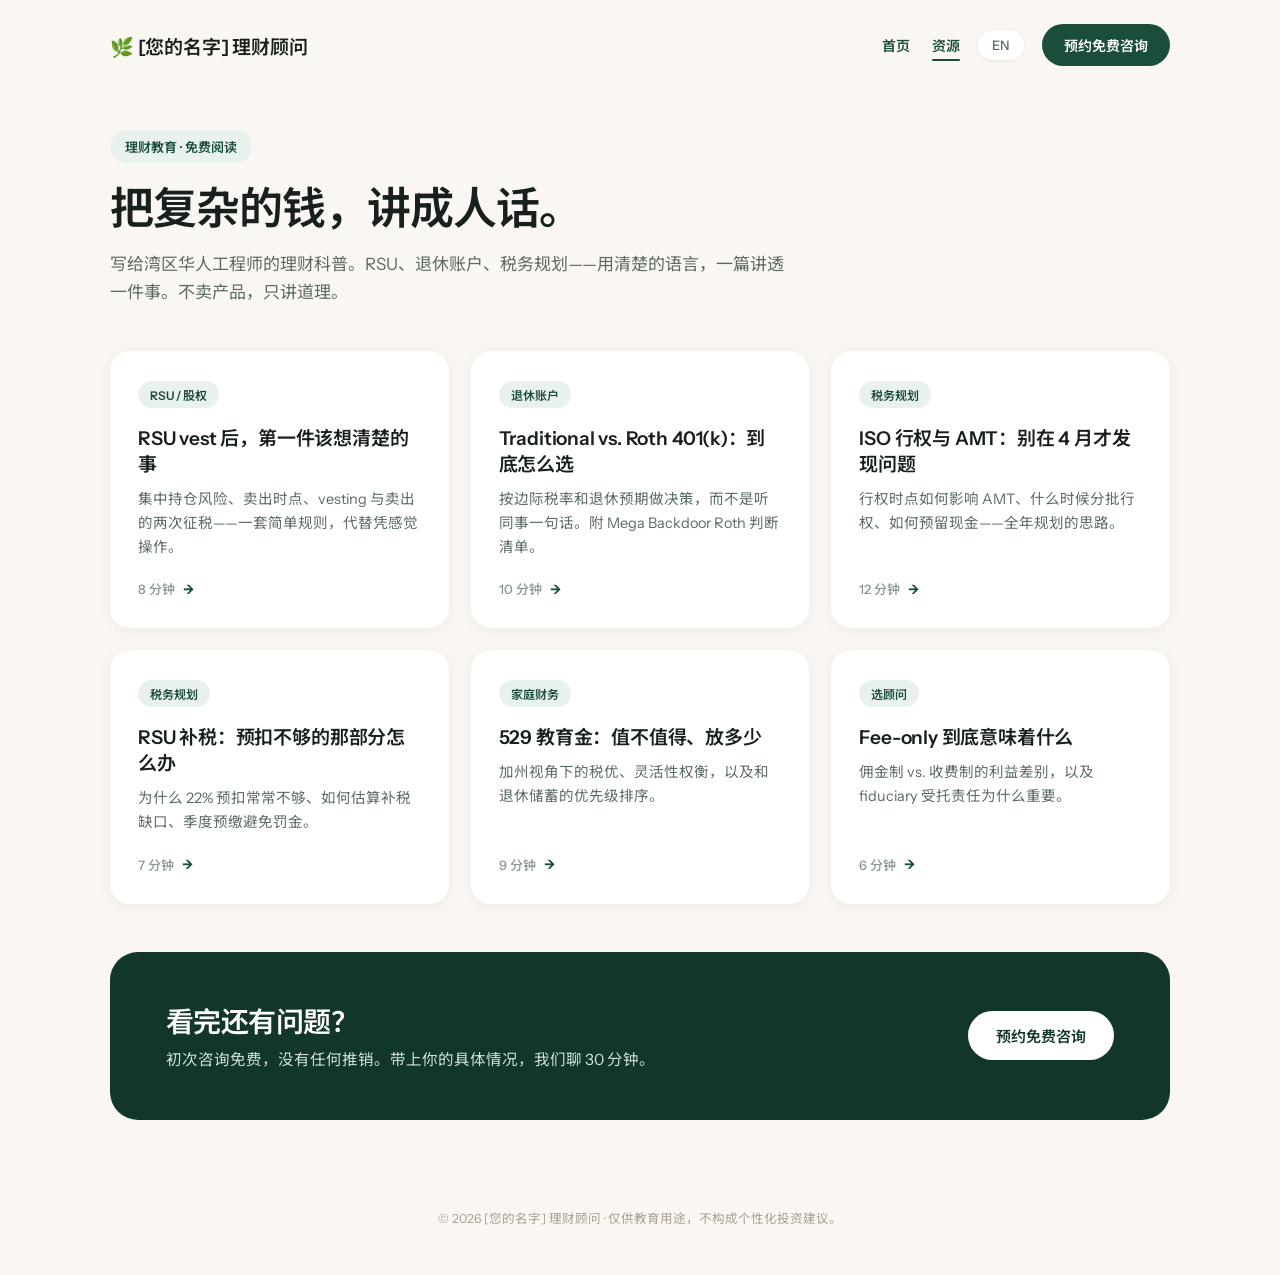
==== resources.html @ 4c03ab93 "feat: add resources page + nav cross-links - resources.html: bilingual financial-education article l" ====
<!DOCTYPE html>
<html lang="zh">
<head>
<meta charset="utf-8">
<meta name="viewport" content="width=device-width, initial-scale=1">
<title>资源 · 硅谷华人理财顾问</title>
<link rel="preconnect" href="https://fonts.googleapis.com">
<link rel="preconnect" href="https://fonts.gstatic.com" crossorigin>
<link href="https://fonts.googleapis.com/css2?family=Instrument+Sans:wght@400;500;600&family=Noto+Sans+SC:wght@400;500;700&display=swap" rel="stylesheet">
<style>
  html,body{margin:0}
  body{
    background:#faf7f2;
    font-family:'Instrument Sans','Noto Sans SC',system-ui,sans-serif;
    -webkit-font-smoothing:antialiased;
    color:#17201c;
  }
  a{color:inherit}
  .wrap{max-width:1180px;margin:0 auto}

  /* nav — shared with index.html */
  .nav{display:flex;align-items:center;justify-content:space-between;padding:24px 60px}
  .brand{font-size:19px;font-weight:600;letter-spacing:-.01em}
  .nav-right{display:flex;align-items:center;gap:18px}
  .nav-links{display:flex;align-items:center;gap:22px}
  .nav-link{text-decoration:none;font-size:14px;font-weight:600;color:#1a4d3a}
  .nav-link.active{position:relative}
  .nav-link.active::after{content:"";position:absolute;left:0;right:0;bottom:-6px;height:2px;border-radius:2px;background:#1a4d3a}
  .toggle{cursor:pointer;font-size:13px;font-weight:500;color:#5b6b63;padding:7px 14px;background:#fff;border:none;border-radius:999px;box-shadow:0 1px 4px rgba(23,32,28,.08);font-family:inherit}
  .btn-primary{text-decoration:none;font-size:14px;font-weight:600;color:#fff;background:#1a4d3a;padding:11px 22px;border-radius:999px}

  /* page header */
  .res-head{padding:40px 60px 44px}
  .kicker{display:inline-block;font-size:13px;font-weight:600;color:#1a4d3a;background:#e9f1ec;padding:7px 15px;border-radius:999px;margin-bottom:20px}
  .res-head h1{font-size:44px;line-height:1.15;font-weight:600;letter-spacing:-.025em;margin:0 0 16px}
  .res-head p{font-size:17px;line-height:1.7;color:#5b6b63;margin:0;max-width:40em}

  /* article grid */
  .articles{padding:0 60px 40px;display:grid;grid-template-columns:repeat(3,1fr);gap:22px}
  .card{display:flex;flex-direction:column;background:#fff;border-radius:20px;padding:30px 28px;box-shadow:0 2px 14px rgba(23,32,28,.06);text-decoration:none;color:inherit;transition:transform .15s ease,box-shadow .15s ease}
  .card:hover{transform:translateY(-3px);box-shadow:0 8px 24px rgba(23,32,28,.1)}
  .card-tag{align-self:flex-start;font-size:12px;font-weight:600;color:#1a4d3a;background:#e9f1ec;padding:5px 12px;border-radius:999px;margin-bottom:18px}
  .card h3{font-size:19px;font-weight:600;letter-spacing:-.01em;margin:0 0 10px;line-height:1.35}
  .card p{font-size:14.5px;line-height:1.65;color:#5b6b63;margin:0 0 20px}
  .card-meta{margin-top:auto;display:flex;align-items:center;gap:8px;font-size:13px;font-weight:500;color:#8a9790}
  .card-arrow{color:#1a4d3a;font-weight:700}

  /* dark CTA band — matches booking on index */
  .cta-band{padding:8px 60px 64px}
  .cta-inner{background:#12362a;border-radius:28px;color:#fff;padding:48px 56px;display:flex;align-items:center;justify-content:space-between;gap:32px;flex-wrap:wrap}
  .cta-inner h2{font-size:28px;font-weight:600;letter-spacing:-.02em;margin:0 0 8px;color:#fff}
  .cta-inner p{font-size:15.5px;line-height:1.6;color:#cfe0d8;margin:0;max-width:34em}
  .cta-band-btn{text-decoration:none;font-size:15px;font-weight:600;color:#12362a;background:#fff;padding:14px 28px;border-radius:999px;white-space:nowrap}

  .footer{padding:24px 60px 48px;font-size:12.5px;color:#a89f92;text-align:center}

  @media (max-width:860px){
    .nav,.res-head,.articles,.cta-band,.footer{padding-left:24px;padding-right:24px}
    .res-head h1{font-size:32px}
    .articles{grid-template-columns:1fr}
    .cta-inner{flex-direction:column;align-items:flex-start;padding:36px 28px}
  }
</style>
</head>
<body>
<div class="wrap" id="app"></div>

<script>
const CALENDLY = "https://calendly.com/your-handle";

const ZH = {
  brand: '[您的名字] 理财顾问',
  navHome: '首页',
  navResources: '资源',
  cta1: '预约免费咨询',
  headKicker: '理财教育 · 免费阅读',
  headTitle: '把复杂的钱，讲成人话。',
  headSub: '写给湾区华人工程师的理财科普。RSU、退休账户、税务规划——用清楚的语言，一篇讲透一件事。不卖产品，只讲道理。',
  articles: [
    { tag: 'RSU / 股权', title: 'RSU vest 后，第一件该想清楚的事', excerpt: '集中持仓风险、卖出时点、vesting 与卖出的两次征税——一套简单规则，代替凭感觉操作。', read: '8 分钟' },
    { tag: '退休账户', title: 'Traditional vs. Roth 401(k)：到底怎么选', excerpt: '按边际税率和退休预期做决策，而不是听同事一句话。附 Mega Backdoor Roth 判断清单。', read: '10 分钟' },
    { tag: '税务规划', title: 'ISO 行权与 AMT：别在 4 月才发现问题', excerpt: '行权时点如何影响 AMT、什么时候分批行权、如何预留现金——全年规划的思路。', read: '12 分钟' },
    { tag: '税务规划', title: 'RSU 补税：预扣不够的那部分怎么办', excerpt: '为什么 22% 预扣常常不够、如何估算补税缺口、季度预缴避免罚金。', read: '7 分钟' },
    { tag: '家庭财务', title: '529 教育金：值不值得、放多少', excerpt: '加州视角下的税优、灵活性权衡，以及和退休储蓄的优先级排序。', read: '9 分钟' },
    { tag: '选顾问', title: 'Fee-only 到底意味着什么', excerpt: '佣金制 vs. 收费制的利益差别，以及 fiduciary 受托责任为什么重要。', read: '6 分钟' },
  ],
  ctaTitle: '看完还有问题？',
  ctaSub: '初次咨询免费，没有任何推销。带上你的具体情况，我们聊 30 分钟。',
  ctaBtn: '预约免费咨询',
  footer: '© 2026 [您的名字] 理财顾问 · 仅供教育用途，不构成个性化投资建议。',
};

const EN = {
  brand: '[Your Name] Financial Planning',
  navHome: 'Home',
  navResources: 'Resources',
  cta1: 'Book a free call',
  headKicker: 'Financial education · Free to read',
  headTitle: 'Complicated money, in plain words.',
  headSub: 'Personal-finance explainers for Bay Area engineers. RSUs, retirement accounts, taxes — one topic at a time, explained clearly. No products sold, just how it actually works.',
  articles: [
    { tag: 'RSU / Equity', title: 'Your RSUs vested — the first thing to sort out', excerpt: 'Concentration risk, when to sell, and the two taxable events (vest and sale). Simple rules instead of gut feel.', read: '8 min' },
    { tag: 'Retirement', title: 'Traditional vs. Roth 401(k): how to actually choose', excerpt: 'Decide from your marginal rate and retirement outlook, not a coworker’s hot take. Includes a Mega Backdoor Roth checklist.', read: '10 min' },
    { tag: 'Taxes', title: 'ISO exercise & AMT: don’t find out in April', excerpt: 'How exercise timing drives AMT, when to exercise in batches, and how to reserve cash — a year-round approach.', read: '12 min' },
    { tag: 'Taxes', title: 'RSU withholding: covering the gap 22% leaves', excerpt: 'Why 22% withholding often falls short, how to estimate the shortfall, and quarterly estimates that avoid penalties.', read: '7 min' },
    { tag: 'Family', title: '529 college savings: worth it, and how much', excerpt: 'The California-lens tax break, the flexibility trade-off, and where it ranks against retirement saving.', read: '9 min' },
    { tag: 'Choosing an advisor', title: 'What "fee-only" actually means', excerpt: 'The incentive gap between commission and fee models, and why fiduciary duty matters for you.', read: '6 min' },
  ],
  ctaTitle: 'Still have questions?',
  ctaSub: 'The intro call is free, with zero sales pressure. Bring your situation and we’ll talk for 30 minutes.',
  ctaBtn: 'Book a free call',
  footer: '© 2026 [Your Name] Financial Planning · For education only; not personalized investment advice.',
};

let lang = 'zh';

function esc(s){ return String(s).replace(/[&<>"]/g, c => ({'&':'&amp;','<':'&lt;','>':'&gt;','"':'&quot;'}[c])); }

function render(){
  const t = lang === 'zh' ? ZH : EN;
  const toggleLabel = lang === 'zh' ? 'EN' : '中文';
  document.documentElement.lang = lang;

  const cardsHtml = t.articles.map(a => `
    <a href="#" class="card">
      <span class="card-tag">${esc(a.tag)}</span>
      <h3>${esc(a.title)}</h3>
      <p>${esc(a.excerpt)}</p>
      <span class="card-meta">${esc(a.read)} <span class="card-arrow">→</span></span>
    </a>`).join('');

  document.getElementById('app').innerHTML = `
    <div class="nav">
      <div class="brand">🌿 ${esc(t.brand)}</div>
      <div class="nav-right">
        <div class="nav-links">
          <a href="index.html" class="nav-link">${esc(t.navHome)}</a>
          <a href="resources.html" class="nav-link active">${esc(t.navResources)}</a>
        </div>
        <button class="toggle" id="langToggle">${esc(toggleLabel)}</button>
        <a href="${CALENDLY}" class="btn-primary">${esc(t.cta1)}</a>
      </div>
    </div>

    <div class="res-head">
      <div class="kicker">${esc(t.headKicker)}</div>
      <h1>${esc(t.headTitle)}</h1>
      <p>${esc(t.headSub)}</p>
    </div>

    <div class="articles">${cardsHtml}</div>

    <div class="cta-band">
      <div class="cta-inner">
        <div>
          <h2>${esc(t.ctaTitle)}</h2>
          <p>${esc(t.ctaSub)}</p>
        </div>
        <a href="${CALENDLY}" class="cta-band-btn">${esc(t.ctaBtn)}</a>
      </div>
    </div>

    <div class="footer">${esc(t.footer)}</div>
  `;

  document.getElementById('langToggle').addEventListener('click', () => {
    lang = lang === 'zh' ? 'en' : 'zh';
    render();
  });
}

render();
</script>
</body>
</html>
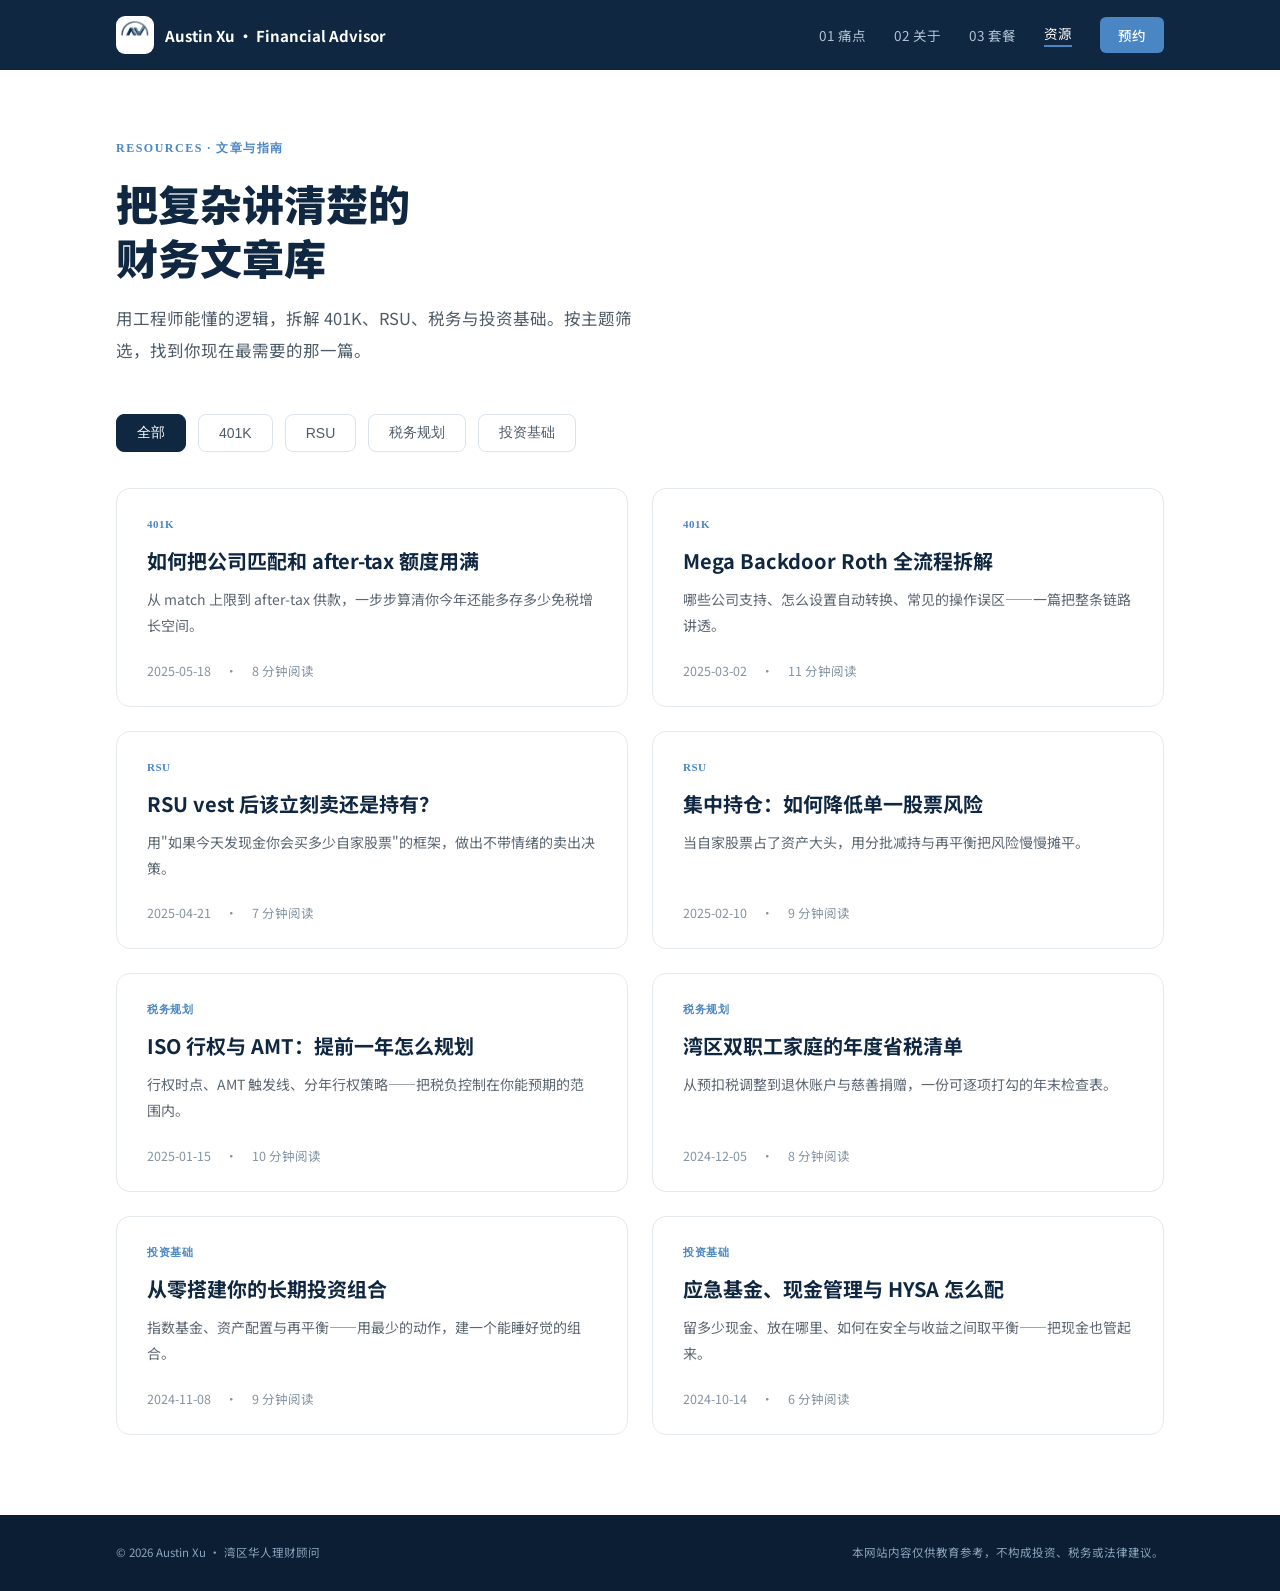
==== commit b63dbb0b: "feat: 资源文章库页面 + 导航互链 新增 resources.html（从 Claude Design resources.dc.html 导入）： - 按主题筛选文章（纯前端 JS） - 与首" ====
--- a/resources.html
+++ b/resources.html
@@ -3,173 +3,150 @@
 <head>
 <meta charset="utf-8">
 <meta name="viewport" content="width=device-width, initial-scale=1">
-<title>资源 · 硅谷华人理财顾问</title>
+<title>资源 · Austin Xu 理财顾问</title>
 <link rel="preconnect" href="https://fonts.googleapis.com">
 <link rel="preconnect" href="https://fonts.gstatic.com" crossorigin>
-<link href="https://fonts.googleapis.com/css2?family=Instrument+Sans:wght@400;500;600&family=Noto+Sans+SC:wght@400;500;700&display=swap" rel="stylesheet">
+<link href="https://fonts.googleapis.com/css2?family=Noto+Sans+SC:wght@400;500;700;900&display=swap" rel="stylesheet">
 <style>
-  html,body{margin:0}
-  body{
-    background:#faf7f2;
-    font-family:'Instrument Sans','Noto Sans SC',system-ui,sans-serif;
-    -webkit-font-smoothing:antialiased;
-    color:#17201c;
-  }
-  a{color:inherit}
-  .wrap{max-width:1180px;margin:0 auto}
-
-  /* nav — shared with index.html */
-  .nav{display:flex;align-items:center;justify-content:space-between;padding:24px 60px}
-  .brand{font-size:19px;font-weight:600;letter-spacing:-.01em}
-  .nav-right{display:flex;align-items:center;gap:18px}
-  .nav-links{display:flex;align-items:center;gap:22px}
-  .nav-link{text-decoration:none;font-size:14px;font-weight:600;color:#1a4d3a}
-  .nav-link.active{position:relative}
-  .nav-link.active::after{content:"";position:absolute;left:0;right:0;bottom:-6px;height:2px;border-radius:2px;background:#1a4d3a}
-  .toggle{cursor:pointer;font-size:13px;font-weight:500;color:#5b6b63;padding:7px 14px;background:#fff;border:none;border-radius:999px;box-shadow:0 1px 4px rgba(23,32,28,.08);font-family:inherit}
-  .btn-primary{text-decoration:none;font-size:14px;font-weight:600;color:#fff;background:#1a4d3a;padding:11px 22px;border-radius:999px}
-
-  /* page header */
-  .res-head{padding:40px 60px 44px}
-  .kicker{display:inline-block;font-size:13px;font-weight:600;color:#1a4d3a;background:#e9f1ec;padding:7px 15px;border-radius:999px;margin-bottom:20px}
-  .res-head h1{font-size:44px;line-height:1.15;font-weight:600;letter-spacing:-.025em;margin:0 0 16px}
-  .res-head p{font-size:17px;line-height:1.7;color:#5b6b63;margin:0;max-width:40em}
-
-  /* article grid */
-  .articles{padding:0 60px 40px;display:grid;grid-template-columns:repeat(3,1fr);gap:22px}
-  .card{display:flex;flex-direction:column;background:#fff;border-radius:20px;padding:30px 28px;box-shadow:0 2px 14px rgba(23,32,28,.06);text-decoration:none;color:inherit;transition:transform .15s ease,box-shadow .15s ease}
-  .card:hover{transform:translateY(-3px);box-shadow:0 8px 24px rgba(23,32,28,.1)}
-  .card-tag{align-self:flex-start;font-size:12px;font-weight:600;color:#1a4d3a;background:#e9f1ec;padding:5px 12px;border-radius:999px;margin-bottom:18px}
-  .card h3{font-size:19px;font-weight:600;letter-spacing:-.01em;margin:0 0 10px;line-height:1.35}
-  .card p{font-size:14.5px;line-height:1.65;color:#5b6b63;margin:0 0 20px}
-  .card-meta{margin-top:auto;display:flex;align-items:center;gap:8px;font-size:13px;font-weight:500;color:#8a9790}
-  .card-arrow{color:#1a4d3a;font-weight:700}
-
-  /* dark CTA band — matches booking on index */
-  .cta-band{padding:8px 60px 64px}
-  .cta-inner{background:#12362a;border-radius:28px;color:#fff;padding:48px 56px;display:flex;align-items:center;justify-content:space-between;gap:32px;flex-wrap:wrap}
-  .cta-inner h2{font-size:28px;font-weight:600;letter-spacing:-.02em;margin:0 0 8px;color:#fff}
-  .cta-inner p{font-size:15.5px;line-height:1.6;color:#cfe0d8;margin:0;max-width:34em}
-  .cta-band-btn{text-decoration:none;font-size:15px;font-weight:600;color:#12362a;background:#fff;padding:14px 28px;border-radius:999px;white-space:nowrap}
-
-  .footer{padding:24px 60px 48px;font-size:12.5px;color:#a89f92;text-align:center}
-
-  @media (max-width:860px){
-    .nav,.res-head,.articles,.cta-band,.footer{padding-left:24px;padding-right:24px}
-    .res-head h1{font-size:32px}
-    .articles{grid-template-columns:1fr}
-    .cta-inner{flex-direction:column;align-items:flex-start;padding:36px 28px}
-  }
+  *{box-sizing:border-box}
+  body{margin:0;background:#fff;font-family:"Noto Sans SC",system-ui,sans-serif;-webkit-font-smoothing:antialiased;color:#0f2740}
+  .wrap{max-width:1160px;margin:0 auto;padding:0 56px}
+  .mono{font-family:ui-monospace,Menlo,monospace}
+  a{text-decoration:none}
+  .chip{cursor:pointer;padding:9px 20px;border-radius:8px;font-size:14px;font-weight:500;border:1px solid #dce3ea;background:#fff;color:#4e5b68;transition:all .15s}
+  .chip:hover{border-color:#4a86c4;color:#0f2740}
+  .card{background:#fff;border:1px solid #e4e9ee;border-radius:14px;padding:30px 30px 26px;display:flex;flex-direction:column;transition:box-shadow .15s,transform .15s}
+  .card:hover{box-shadow:0 8px 28px rgba(15,39,64,.10);transform:translateY(-2px)}
+  @media(max-width:920px){.wrap{padding:0 28px}.artgrid{grid-template-columns:1fr!important}}
 </style>
 </head>
 <body>
-<div class="wrap" id="app"></div>
+<div id="resroot">
+  <!-- NAV (与首页一致) -->
+  <div style="position:sticky;top:0;z-index:20;background:#0f2740;color:#fff">
+    <div class="wrap" style="display:flex;align-items:center;justify-content:space-between;padding:16px 56px">
+      <a href="index.html" style="display:flex;align-items:center;gap:11px;color:#fff">
+        <div style="width:38px;height:38px;border-radius:9px;background:#fff;display:flex;align-items:center;justify-content:center"><img src="uploads/logo_mark.png" alt="AX" style="width:30px;height:30px;object-fit:contain;display:block"></div>
+        <span style="font:700 15px/1 'Noto Sans SC'">Austin Xu · Financial Advisor</span>
+      </a>
+      <div style="display:flex;gap:28px;align-items:center;font-size:13.5px;color:#b0c2d4">
+        <a href="index.html#pain" style="color:inherit">01 痛点</a>
+        <a href="index.html#about" style="color:inherit">02 关于</a>
+        <a href="index.html#pricing" style="color:inherit">03 套餐</a>
+        <a href="resources.html" style="color:#fff;border-bottom:2px solid #4a86c4;padding-bottom:2px">资源</a>
+        <a href="index.html#book" style="background:#4a86c4;color:#fff;padding:8px 18px;border-radius:6px;font-weight:500">预约</a>
+      </div>
+    </div>
+  </div>
+
+  <!-- HEADER -->
+  <div class="wrap" style="padding:72px 56px 40px">
+    <div class="mono" style="font:600 12px/1 ui-monospace;color:#4a86c4;letter-spacing:1.5px;margin-bottom:22px">RESOURCES · 文章与指南</div>
+    <h1 style="margin:0 0 18px;font:900 42px/1.28 'Noto Sans SC';color:#0f2740">把复杂讲清楚的<br>财务文章库</h1>
+    <p style="margin:0;max-width:520px;font-size:16.5px;line-height:1.95;color:#4e5b68">用工程师能懂的逻辑，拆解 401K、RSU、税务与投资基础。按主题筛选，找到你现在最需要的那一篇。</p>
+  </div>
+
+  <!-- FILTER -->
+  <div class="wrap" style="padding:8px 56px 0;display:flex;gap:12px;flex-wrap:wrap">
+    <button class="chip" data-filter="all" onclick="setTopic(this)" style="background:#0f2740;color:#fff;border-color:#0f2740">全部</button>
+    <button class="chip" data-filter="401K" onclick="setTopic(this)">401K</button>
+    <button class="chip" data-filter="RSU" onclick="setTopic(this)">RSU</button>
+    <button class="chip" data-filter="税务规划" onclick="setTopic(this)">税务规划</button>
+    <button class="chip" data-filter="投资基础" onclick="setTopic(this)">投资基础</button>
+  </div>
+
+  <!-- ARTICLES -->
+  <div class="wrap" style="padding:36px 56px 80px">
+    <div class="artgrid" style="display:grid;grid-template-columns:repeat(2,1fr);gap:24px">
+
+      <a class="card" data-topic="401K" href="#">
+        <span class="mono" style="font:700 11px/1 ui-monospace;color:#4a86c4;letter-spacing:.5px;margin-bottom:16px">401K</span>
+        <h3 style="margin:0 0 12px;font-size:20px;line-height:1.45;color:#0f2740">如何把公司匹配和 after-tax 额度用满</h3>
+        <p style="margin:0 0 22px;font-size:14px;line-height:1.85;color:#5c6773">从 match 上限到 after-tax 供款，一步步算清你今年还能多存多少免税增长空间。</p>
+        <div style="margin-top:auto;display:flex;gap:14px;font-size:12.5px;color:#8494a2"><span>2025-05-18</span><span>·</span><span>8 分钟阅读</span></div>
+      </a>
+
+      <a class="card" data-topic="401K" href="#">
+        <span class="mono" style="font:700 11px/1 ui-monospace;color:#4a86c4;letter-spacing:.5px;margin-bottom:16px">401K</span>
+        <h3 style="margin:0 0 12px;font-size:20px;line-height:1.45;color:#0f2740">Mega Backdoor Roth 全流程拆解</h3>
+        <p style="margin:0 0 22px;font-size:14px;line-height:1.85;color:#5c6773">哪些公司支持、怎么设置自动转换、常见的操作误区——一篇把整条链路讲透。</p>
+        <div style="margin-top:auto;display:flex;gap:14px;font-size:12.5px;color:#8494a2"><span>2025-03-02</span><span>·</span><span>11 分钟阅读</span></div>
+      </a>
+
+      <a class="card" data-topic="RSU" href="#">
+        <span class="mono" style="font:700 11px/1 ui-monospace;color:#4a86c4;letter-spacing:.5px;margin-bottom:16px">RSU</span>
+        <h3 style="margin:0 0 12px;font-size:20px;line-height:1.45;color:#0f2740">RSU vest 后该立刻卖还是持有？</h3>
+        <p style="margin:0 0 22px;font-size:14px;line-height:1.85;color:#5c6773">用"如果今天发现金你会买多少自家股票"的框架，做出不带情绪的卖出决策。</p>
+        <div style="margin-top:auto;display:flex;gap:14px;font-size:12.5px;color:#8494a2"><span>2025-04-21</span><span>·</span><span>7 分钟阅读</span></div>
+      </a>
+
+      <a class="card" data-topic="RSU" href="#">
+        <span class="mono" style="font:700 11px/1 ui-monospace;color:#4a86c4;letter-spacing:.5px;margin-bottom:16px">RSU</span>
+        <h3 style="margin:0 0 12px;font-size:20px;line-height:1.45;color:#0f2740">集中持仓：如何降低单一股票风险</h3>
+        <p style="margin:0 0 22px;font-size:14px;line-height:1.85;color:#5c6773">当自家股票占了资产大头，用分批减持与再平衡把风险慢慢摊平。</p>
+        <div style="margin-top:auto;display:flex;gap:14px;font-size:12.5px;color:#8494a2"><span>2025-02-10</span><span>·</span><span>9 分钟阅读</span></div>
+      </a>
+
+      <a class="card" data-topic="税务规划" href="#">
+        <span class="mono" style="font:700 11px/1 ui-monospace;color:#4a86c4;letter-spacing:.5px;margin-bottom:16px">税务规划</span>
+        <h3 style="margin:0 0 12px;font-size:20px;line-height:1.45;color:#0f2740">ISO 行权与 AMT：提前一年怎么规划</h3>
+        <p style="margin:0 0 22px;font-size:14px;line-height:1.85;color:#5c6773">行权时点、AMT 触发线、分年行权策略——把税负控制在你能预期的范围内。</p>
+        <div style="margin-top:auto;display:flex;gap:14px;font-size:12.5px;color:#8494a2"><span>2025-01-15</span><span>·</span><span>10 分钟阅读</span></div>
+      </a>
+
+      <a class="card" data-topic="税务规划" href="#">
+        <span class="mono" style="font:700 11px/1 ui-monospace;color:#4a86c4;letter-spacing:.5px;margin-bottom:16px">税务规划</span>
+        <h3 style="margin:0 0 12px;font-size:20px;line-height:1.45;color:#0f2740">湾区双职工家庭的年度省税清单</h3>
+        <p style="margin:0 0 22px;font-size:14px;line-height:1.85;color:#5c6773">从预扣税调整到退休账户与慈善捐赠，一份可逐项打勾的年末检查表。</p>
+        <div style="margin-top:auto;display:flex;gap:14px;font-size:12.5px;color:#8494a2"><span>2024-12-05</span><span>·</span><span>8 分钟阅读</span></div>
+      </a>
+
+      <a class="card" data-topic="投资基础" href="#">
+        <span class="mono" style="font:700 11px/1 ui-monospace;color:#4a86c4;letter-spacing:.5px;margin-bottom:16px">投资基础</span>
+        <h3 style="margin:0 0 12px;font-size:20px;line-height:1.45;color:#0f2740">从零搭建你的长期投资组合</h3>
+        <p style="margin:0 0 22px;font-size:14px;line-height:1.85;color:#5c6773">指数基金、资产配置与再平衡——用最少的动作，建一个能睡好觉的组合。</p>
+        <div style="margin-top:auto;display:flex;gap:14px;font-size:12.5px;color:#8494a2"><span>2024-11-08</span><span>·</span><span>9 分钟阅读</span></div>
+      </a>
+
+      <a class="card" data-topic="投资基础" href="#">
+        <span class="mono" style="font:700 11px/1 ui-monospace;color:#4a86c4;letter-spacing:.5px;margin-bottom:16px">投资基础</span>
+        <h3 style="margin:0 0 12px;font-size:20px;line-height:1.45;color:#0f2740">应急基金、现金管理与 HYSA 怎么配</h3>
+        <p style="margin:0 0 22px;font-size:14px;line-height:1.85;color:#5c6773">留多少现金、放在哪里、如何在安全与收益之间取平衡——把现金也管起来。</p>
+        <div style="margin-top:auto;display:flex;gap:14px;font-size:12.5px;color:#8494a2"><span>2024-10-14</span><span>·</span><span>6 分钟阅读</span></div>
+      </a>
+
+    </div>
+    <p id="emptymsg" style="display:none;text-align:center;color:#8494a2;font-size:15px;padding:40px 0">该主题下暂无文章。</p>
+  </div>
+
+  <!-- FOOTER (与首页一致) -->
+  <div style="background:#0b1e33;color:#8aa4bd;padding:28px 0">
+    <div class="wrap" style="display:flex;justify-content:space-between;align-items:center;flex-wrap:wrap;gap:12px;font-size:11.5px;line-height:1.7">
+      <span>© 2026 Austin Xu · 湾区华人理财顾问</span>
+      <span style="max-width:560px;text-align:right">本网站内容仅供教育参考，不构成投资、税务或法律建议。</span>
+    </div>
+  </div>
+</div>
 
 <script>
-const CALENDLY = "https://calendly.com/your-handle";
-
-const ZH = {
-  brand: '[您的名字] 理财顾问',
-  navHome: '首页',
-  navResources: '资源',
-  cta1: '预约免费咨询',
-  headKicker: '理财教育 · 免费阅读',
-  headTitle: '把复杂的钱，讲成人话。',
-  headSub: '写给湾区华人工程师的理财科普。RSU、退休账户、税务规划——用清楚的语言，一篇讲透一件事。不卖产品，只讲道理。',
-  articles: [
-    { tag: 'RSU / 股权', title: 'RSU vest 后，第一件该想清楚的事', excerpt: '集中持仓风险、卖出时点、vesting 与卖出的两次征税——一套简单规则，代替凭感觉操作。', read: '8 分钟' },
-    { tag: '退休账户', title: 'Traditional vs. Roth 401(k)：到底怎么选', excerpt: '按边际税率和退休预期做决策，而不是听同事一句话。附 Mega Backdoor Roth 判断清单。', read: '10 分钟' },
-    { tag: '税务规划', title: 'ISO 行权与 AMT：别在 4 月才发现问题', excerpt: '行权时点如何影响 AMT、什么时候分批行权、如何预留现金——全年规划的思路。', read: '12 分钟' },
-    { tag: '税务规划', title: 'RSU 补税：预扣不够的那部分怎么办', excerpt: '为什么 22% 预扣常常不够、如何估算补税缺口、季度预缴避免罚金。', read: '7 分钟' },
-    { tag: '家庭财务', title: '529 教育金：值不值得、放多少', excerpt: '加州视角下的税优、灵活性权衡，以及和退休储蓄的优先级排序。', read: '9 分钟' },
-    { tag: '选顾问', title: 'Fee-only 到底意味着什么', excerpt: '佣金制 vs. 收费制的利益差别，以及 fiduciary 受托责任为什么重要。', read: '6 分钟' },
-  ],
-  ctaTitle: '看完还有问题？',
-  ctaSub: '初次咨询免费，没有任何推销。带上你的具体情况，我们聊 30 分钟。',
-  ctaBtn: '预约免费咨询',
-  footer: '© 2026 [您的名字] 理财顾问 · 仅供教育用途，不构成个性化投资建议。',
-};
-
-const EN = {
-  brand: '[Your Name] Financial Planning',
-  navHome: 'Home',
-  navResources: 'Resources',
-  cta1: 'Book a free call',
-  headKicker: 'Financial education · Free to read',
-  headTitle: 'Complicated money, in plain words.',
-  headSub: 'Personal-finance explainers for Bay Area engineers. RSUs, retirement accounts, taxes — one topic at a time, explained clearly. No products sold, just how it actually works.',
-  articles: [
-    { tag: 'RSU / Equity', title: 'Your RSUs vested — the first thing to sort out', excerpt: 'Concentration risk, when to sell, and the two taxable events (vest and sale). Simple rules instead of gut feel.', read: '8 min' },
-    { tag: 'Retirement', title: 'Traditional vs. Roth 401(k): how to actually choose', excerpt: 'Decide from your marginal rate and retirement outlook, not a coworker’s hot take. Includes a Mega Backdoor Roth checklist.', read: '10 min' },
-    { tag: 'Taxes', title: 'ISO exercise & AMT: don’t find out in April', excerpt: 'How exercise timing drives AMT, when to exercise in batches, and how to reserve cash — a year-round approach.', read: '12 min' },
-    { tag: 'Taxes', title: 'RSU withholding: covering the gap 22% leaves', excerpt: 'Why 22% withholding often falls short, how to estimate the shortfall, and quarterly estimates that avoid penalties.', read: '7 min' },
-    { tag: 'Family', title: '529 college savings: worth it, and how much', excerpt: 'The California-lens tax break, the flexibility trade-off, and where it ranks against retirement saving.', read: '9 min' },
-    { tag: 'Choosing an advisor', title: 'What "fee-only" actually means', excerpt: 'The incentive gap between commission and fee models, and why fiduciary duty matters for you.', read: '6 min' },
-  ],
-  ctaTitle: 'Still have questions?',
-  ctaSub: 'The intro call is free, with zero sales pressure. Bring your situation and we’ll talk for 30 minutes.',
-  ctaBtn: 'Book a free call',
-  footer: '© 2026 [Your Name] Financial Planning · For education only; not personalized investment advice.',
-};
-
-let lang = 'zh';
-
-function esc(s){ return String(s).replace(/[&<>"]/g, c => ({'&':'&amp;','<':'&lt;','>':'&gt;','"':'&quot;'}[c])); }
-
-function render(){
-  const t = lang === 'zh' ? ZH : EN;
-  const toggleLabel = lang === 'zh' ? 'EN' : '中文';
-  document.documentElement.lang = lang;
-
-  const cardsHtml = t.articles.map(a => `
-    <a href="#" class="card">
-      <span class="card-tag">${esc(a.tag)}</span>
-      <h3>${esc(a.title)}</h3>
-      <p>${esc(a.excerpt)}</p>
-      <span class="card-meta">${esc(a.read)} <span class="card-arrow">→</span></span>
-    </a>`).join('');
-
-  document.getElementById('app').innerHTML = `
-    <div class="nav">
-      <div class="brand">🌿 ${esc(t.brand)}</div>
-      <div class="nav-right">
-        <div class="nav-links">
-          <a href="index.html" class="nav-link">${esc(t.navHome)}</a>
-          <a href="resources.html" class="nav-link active">${esc(t.navResources)}</a>
-        </div>
-        <button class="toggle" id="langToggle">${esc(toggleLabel)}</button>
-        <a href="${CALENDLY}" class="btn-primary">${esc(t.cta1)}</a>
-      </div>
-    </div>
-
-    <div class="res-head">
-      <div class="kicker">${esc(t.headKicker)}</div>
-      <h1>${esc(t.headTitle)}</h1>
-      <p>${esc(t.headSub)}</p>
-    </div>
-
-    <div class="articles">${cardsHtml}</div>
-
-    <div class="cta-band">
-      <div class="cta-inner">
-        <div>
-          <h2>${esc(t.ctaTitle)}</h2>
-          <p>${esc(t.ctaSub)}</p>
-        </div>
-        <a href="${CALENDLY}" class="cta-band-btn">${esc(t.ctaBtn)}</a>
-      </div>
-    </div>
-
-    <div class="footer">${esc(t.footer)}</div>
-  `;
-
-  document.getElementById('langToggle').addEventListener('click', () => {
-    lang = lang === 'zh' ? 'en' : 'zh';
-    render();
+function setTopic(btn){
+  var filter=btn.dataset.filter;
+  var root=document.getElementById('resroot');
+  root.querySelectorAll('.chip').forEach(function(c){
+    var active=c.dataset.filter===filter;
+    c.style.background=active?'#0f2740':'#fff';
+    c.style.color=active?'#fff':'#4e5b68';
+    c.style.borderColor=active?'#0f2740':'#dce3ea';
   });
+  var shown=0;
+  root.querySelectorAll('.card[data-topic]').forEach(function(card){
+    var match=filter==='all'||card.dataset.topic===filter;
+    card.style.display=match?'flex':'none';
+    if(match)shown++;
+  });
+  var empty=document.getElementById('emptymsg');
+  if(empty)empty.style.display=shown===0?'block':'none';
 }
-
-render();
 </script>
 </body>
 </html>
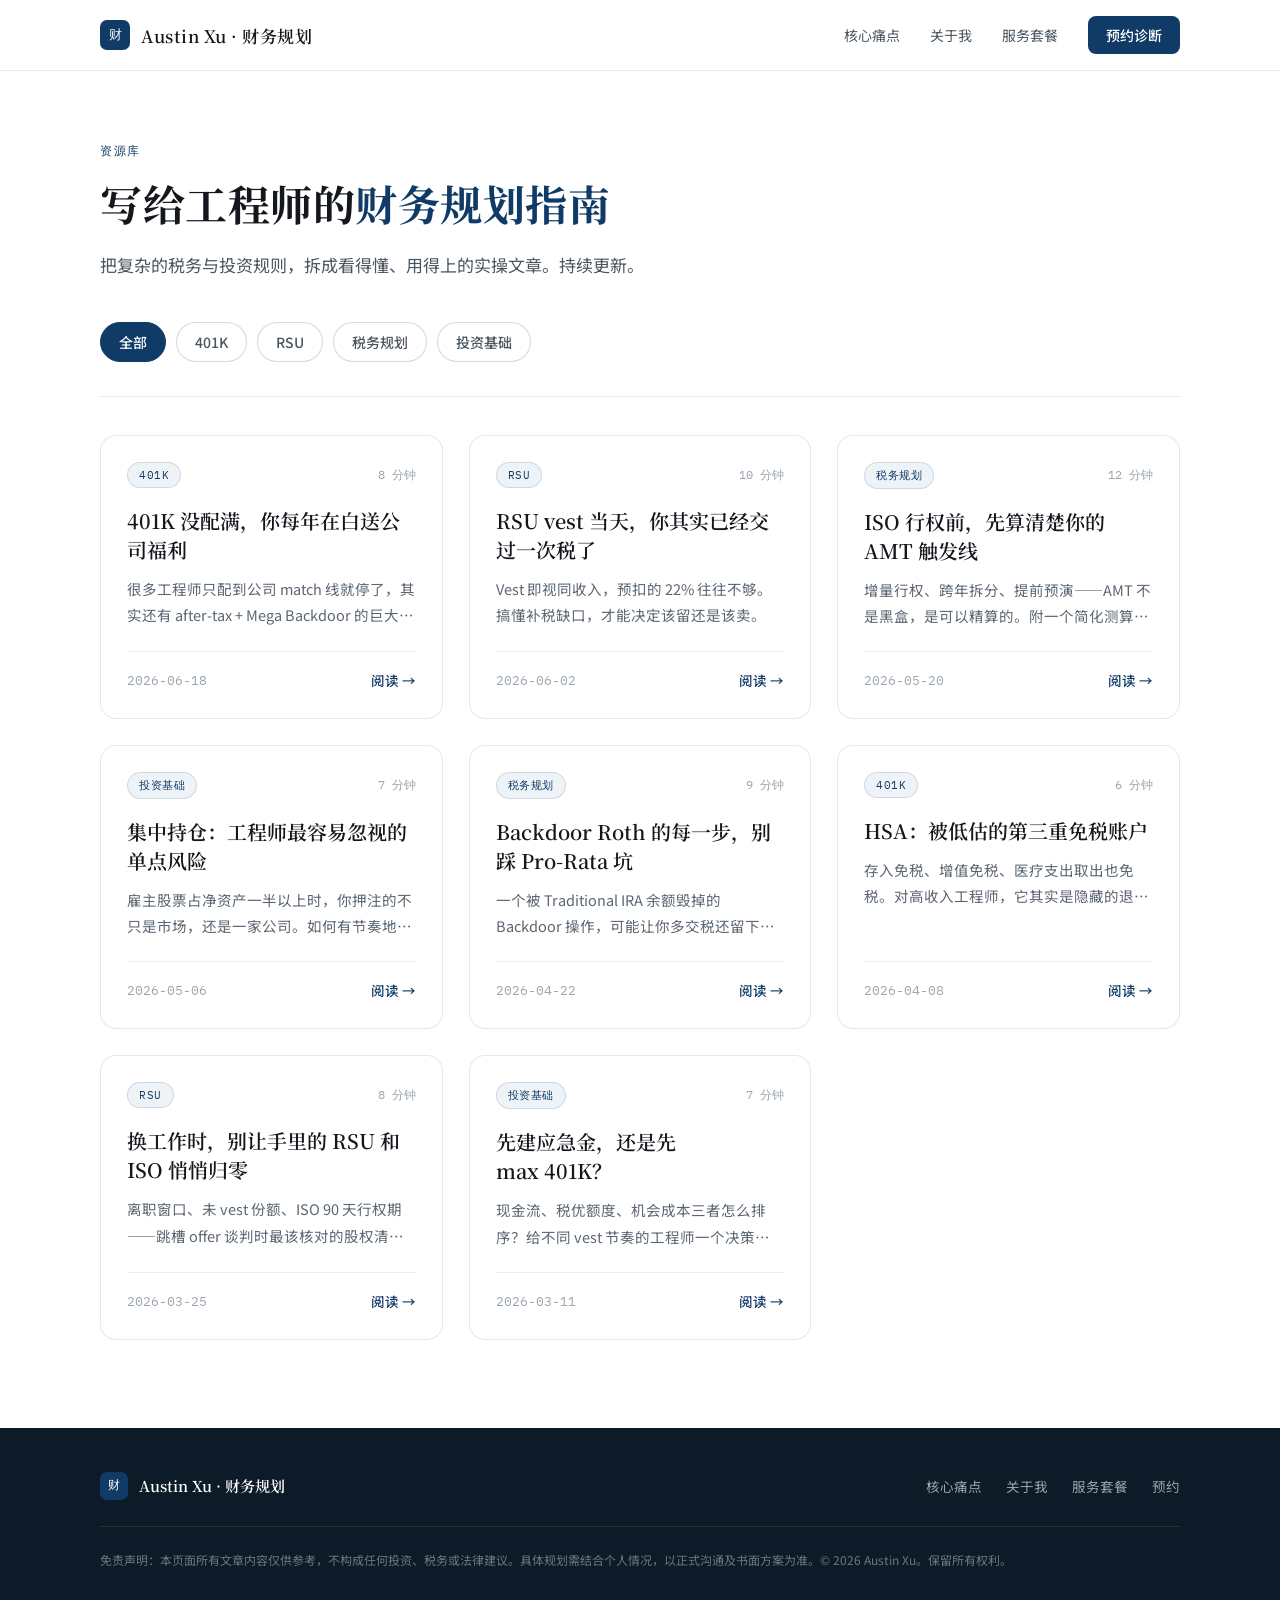
==== commit ab655c74: "feat: 资源库页面 + 首页导航互链" ====
--- a/resources.html
+++ b/resources.html
@@ -3,150 +3,150 @@
 <head>
 <meta charset="utf-8">
 <meta name="viewport" content="width=device-width, initial-scale=1">
-<title>资源 · Austin Xu 理财顾问</title>
+<title>资源库 · 写给工程师的财务规划指南 · Austin Xu</title>
 <link rel="preconnect" href="https://fonts.googleapis.com">
 <link rel="preconnect" href="https://fonts.gstatic.com" crossorigin>
-<link href="https://fonts.googleapis.com/css2?family=Noto+Sans+SC:wght@400;500;700;900&display=swap" rel="stylesheet">
+<link href="https://fonts.googleapis.com/css2?family=Noto+Serif+SC:wght@500;600;700&family=Noto+Sans+SC:wght@300;400;500;700&family=IBM+Plex+Mono:wght@400;500&display=swap" rel="stylesheet">
 <style>
   *{box-sizing:border-box}
-  body{margin:0;background:#fff;font-family:"Noto Sans SC",system-ui,sans-serif;-webkit-font-smoothing:antialiased;color:#0f2740}
-  .wrap{max-width:1160px;margin:0 auto;padding:0 56px}
-  .mono{font-family:ui-monospace,Menlo,monospace}
-  a{text-decoration:none}
-  .chip{cursor:pointer;padding:9px 20px;border-radius:8px;font-size:14px;font-weight:500;border:1px solid #dce3ea;background:#fff;color:#4e5b68;transition:all .15s}
-  .chip:hover{border-color:#4a86c4;color:#0f2740}
-  .card{background:#fff;border:1px solid #e4e9ee;border-radius:14px;padding:30px 30px 26px;display:flex;flex-direction:column;transition:box-shadow .15s,transform .15s}
-  .card:hover{box-shadow:0 8px 28px rgba(15,39,64,.10);transform:translateY(-2px)}
-  @media(max-width:920px){.wrap{padding:0 28px}.artgrid{grid-template-columns:1fr!important}}
+  html{scroll-behavior:smooth}
+  body{margin:0;background:#ffffff;color:#14181d;font-family:"Noto Sans SC",system-ui,sans-serif;-webkit-font-smoothing:antialiased}
+  a{color:inherit;text-decoration:none}
+  ::selection{background:#0f3b66;color:#fff}
+
+  .card{transition:box-shadow .2s,transform .2s,border-color .2s}
+  .card:hover{border-color:rgba(15,59,102,.35);box-shadow:0 16px 40px -22px rgba(15,59,102,.5);transform:translateY(-3px)}
+  .chip{font-family:inherit;cursor:pointer;font-size:14px;font-weight:500;padding:9px 18px;border-radius:100px;transition:all .18s;background:#fff;color:#4a5560;border:1px solid rgba(15,24,29,.16)}
+  .chip:hover{border-color:rgba(15,59,102,.4);color:#0f3b66}
+  .chip.active{background:#0f3b66;color:#fff;border:1px solid #0f3b66}
+
+  @media (max-width:900px){
+    .nav-inner{padding:14px 20px !important}
+    .nav-links{gap:16px !important}
+    .nav-links .nav-link{display:none !important}
+    .section-pad{padding-left:20px !important;padding-right:20px !important}
+    .page-header h1{font-size:32px !important}
+    .grid{grid-template-columns:1fr !important}
+    .footer-inner{padding:36px 20px 32px !important}
+  }
+  @media (max-width:640px){
+    .grid{grid-template-columns:1fr !important}
+  }
 </style>
 </head>
 <body>
-<div id="resroot">
-  <!-- NAV (与首页一致) -->
-  <div style="position:sticky;top:0;z-index:20;background:#0f2740;color:#fff">
-    <div class="wrap" style="display:flex;align-items:center;justify-content:space-between;padding:16px 56px">
-      <a href="index.html" style="display:flex;align-items:center;gap:11px;color:#fff">
-        <div style="width:38px;height:38px;border-radius:9px;background:#fff;display:flex;align-items:center;justify-content:center"><img src="uploads/logo_mark.png" alt="AX" style="width:30px;height:30px;object-fit:contain;display:block"></div>
-        <span style="font:700 15px/1 'Noto Sans SC'">Austin Xu · Financial Advisor</span>
+
+<div style="width:100%;max-width:100%;overflow-x:hidden">
+
+  <!-- NAV -->
+  <header style="position:sticky;top:0;z-index:50;background:rgba(255,255,255,.86);backdrop-filter:blur(12px);border-bottom:1px solid rgba(15,24,29,.08)">
+    <div class="nav-inner" style="max-width:1160px;margin:0 auto;padding:16px 40px;display:flex;align-items:center;justify-content:space-between;gap:24px">
+      <a href="index.html#top" style="display:flex;align-items:center;gap:11px">
+        <span style="width:30px;height:30px;border-radius:7px;background:#0f3b66;display:flex;align-items:center;justify-content:center;color:#fff;font-family:'IBM Plex Mono',monospace;font-size:13px;font-weight:500">财</span>
+        <span style="font-family:'Noto Serif SC',serif;font-weight:600;font-size:17px;letter-spacing:.5px">Austin Xu · 财务规划</span>
       </a>
-      <div style="display:flex;gap:28px;align-items:center;font-size:13.5px;color:#b0c2d4">
-        <a href="index.html#pain" style="color:inherit">01 痛点</a>
-        <a href="index.html#about" style="color:inherit">02 关于</a>
-        <a href="index.html#pricing" style="color:inherit">03 套餐</a>
-        <a href="resources.html" style="color:#fff;border-bottom:2px solid #4a86c4;padding-bottom:2px">资源</a>
-        <a href="index.html#book" style="background:#4a86c4;color:#fff;padding:8px 18px;border-radius:6px;font-weight:500">预约</a>
+      <nav class="nav-links" style="display:flex;align-items:center;gap:30px">
+        <a class="nav-link" href="index.html#pains" style="font-size:14px;color:#4a5560;font-weight:400">核心痛点</a>
+        <a class="nav-link" href="index.html#about" style="font-size:14px;color:#4a5560;font-weight:400">关于我</a>
+        <a class="nav-link" href="index.html#pricing" style="font-size:14px;color:#4a5560;font-weight:400">服务套餐</a>
+        <a href="index.html#book" style="display:inline-flex;align-items:center;gap:7px;background:#0f3b66;color:#fff;font-size:14px;font-weight:500;padding:9px 18px;border-radius:8px">预约诊断</a>
+      </nav>
+    </div>
+  </header>
+
+  <!-- PAGE HEADER -->
+  <section class="page-header section-pad" style="max-width:1160px;margin:0 auto;padding:72px 40px 8px">
+    <div style="font-family:'IBM Plex Mono',monospace;font-size:12px;letter-spacing:1.5px;color:#0f3b66;text-transform:uppercase;margin-bottom:16px">资源库</div>
+    <h1 style="font-family:'Noto Serif SC',serif;font-weight:700;font-size:42px;line-height:1.3;letter-spacing:.5px;margin:0 0 18px;text-wrap:balance">写给工程师的<span style="color:#0f3b66">财务规划指南</span></h1>
+    <p style="font-size:17px;line-height:1.85;color:#4a5560;margin:0;max-width:560px">把复杂的税务与投资规则，拆成看得懂、用得上的实操文章。持续更新。</p>
+  </section>
+
+  <!-- FILTERS -->
+  <section class="section-pad" style="max-width:1160px;margin:0 auto;padding:34px 40px 0">
+    <div id="filters" style="display:flex;flex-wrap:wrap;gap:10px;padding-bottom:34px;border-bottom:1px solid rgba(15,24,29,.09)"></div>
+  </section>
+
+  <!-- ARTICLE GRID -->
+  <section class="section-pad" style="max-width:1160px;margin:0 auto;padding:38px 40px 88px">
+    <div id="grid" class="grid" style="display:grid;grid-template-columns:repeat(3,1fr);gap:26px"></div>
+  </section>
+
+  <!-- FOOTER -->
+  <footer style="background:#0d1b28;color:rgba(255,255,255,.6)">
+    <div class="footer-inner" style="max-width:1160px;margin:0 auto;padding:44px 40px 40px">
+      <div style="display:flex;flex-wrap:wrap;gap:24px;align-items:center;justify-content:space-between;padding-bottom:26px;border-bottom:1px solid rgba(255,255,255,.1)">
+        <div style="display:flex;align-items:center;gap:11px">
+          <span style="width:28px;height:28px;border-radius:7px;background:#0f3b66;display:flex;align-items:center;justify-content:center;color:#fff;font-family:'IBM Plex Mono',monospace;font-size:12px">财</span>
+          <span style="font-family:'Noto Serif SC',serif;font-weight:600;font-size:15px;color:#fff">Austin Xu · 财务规划</span>
+        </div>
+        <div style="display:flex;gap:24px;font-size:13.5px">
+          <a href="index.html#pains" style="color:rgba(255,255,255,.6)">核心痛点</a>
+          <a href="index.html#about" style="color:rgba(255,255,255,.6)">关于我</a>
+          <a href="index.html#pricing" style="color:rgba(255,255,255,.6)">服务套餐</a>
+          <a href="index.html#book" style="color:rgba(255,255,255,.6)">预约</a>
+        </div>
       </div>
+      <p style="font-size:12px;line-height:1.8;margin:22px 0 0;color:rgba(255,255,255,.4)">
+        免责声明：本页面所有文章内容仅供参考，不构成任何投资、税务或法律建议。具体规划需结合个人情况，以正式沟通及书面方案为准。© 2026 Austin Xu。保留所有权利。
+      </p>
     </div>
-  </div>
+  </footer>
 
-  <!-- HEADER -->
-  <div class="wrap" style="padding:72px 56px 40px">
-    <div class="mono" style="font:600 12px/1 ui-monospace;color:#4a86c4;letter-spacing:1.5px;margin-bottom:22px">RESOURCES · 文章与指南</div>
-    <h1 style="margin:0 0 18px;font:900 42px/1.28 'Noto Sans SC';color:#0f2740">把复杂讲清楚的<br>财务文章库</h1>
-    <p style="margin:0;max-width:520px;font-size:16.5px;line-height:1.95;color:#4e5b68">用工程师能懂的逻辑，拆解 401K、RSU、税务与投资基础。按主题筛选，找到你现在最需要的那一篇。</p>
-  </div>
-
-  <!-- FILTER -->
-  <div class="wrap" style="padding:8px 56px 0;display:flex;gap:12px;flex-wrap:wrap">
-    <button class="chip" data-filter="all" onclick="setTopic(this)" style="background:#0f2740;color:#fff;border-color:#0f2740">全部</button>
-    <button class="chip" data-filter="401K" onclick="setTopic(this)">401K</button>
-    <button class="chip" data-filter="RSU" onclick="setTopic(this)">RSU</button>
-    <button class="chip" data-filter="税务规划" onclick="setTopic(this)">税务规划</button>
-    <button class="chip" data-filter="投资基础" onclick="setTopic(this)">投资基础</button>
-  </div>
-
-  <!-- ARTICLES -->
-  <div class="wrap" style="padding:36px 56px 80px">
-    <div class="artgrid" style="display:grid;grid-template-columns:repeat(2,1fr);gap:24px">
-
-      <a class="card" data-topic="401K" href="#">
-        <span class="mono" style="font:700 11px/1 ui-monospace;color:#4a86c4;letter-spacing:.5px;margin-bottom:16px">401K</span>
-        <h3 style="margin:0 0 12px;font-size:20px;line-height:1.45;color:#0f2740">如何把公司匹配和 after-tax 额度用满</h3>
-        <p style="margin:0 0 22px;font-size:14px;line-height:1.85;color:#5c6773">从 match 上限到 after-tax 供款，一步步算清你今年还能多存多少免税增长空间。</p>
-        <div style="margin-top:auto;display:flex;gap:14px;font-size:12.5px;color:#8494a2"><span>2025-05-18</span><span>·</span><span>8 分钟阅读</span></div>
-      </a>
-
-      <a class="card" data-topic="401K" href="#">
-        <span class="mono" style="font:700 11px/1 ui-monospace;color:#4a86c4;letter-spacing:.5px;margin-bottom:16px">401K</span>
-        <h3 style="margin:0 0 12px;font-size:20px;line-height:1.45;color:#0f2740">Mega Backdoor Roth 全流程拆解</h3>
-        <p style="margin:0 0 22px;font-size:14px;line-height:1.85;color:#5c6773">哪些公司支持、怎么设置自动转换、常见的操作误区——一篇把整条链路讲透。</p>
-        <div style="margin-top:auto;display:flex;gap:14px;font-size:12.5px;color:#8494a2"><span>2025-03-02</span><span>·</span><span>11 分钟阅读</span></div>
-      </a>
-
-      <a class="card" data-topic="RSU" href="#">
-        <span class="mono" style="font:700 11px/1 ui-monospace;color:#4a86c4;letter-spacing:.5px;margin-bottom:16px">RSU</span>
-        <h3 style="margin:0 0 12px;font-size:20px;line-height:1.45;color:#0f2740">RSU vest 后该立刻卖还是持有？</h3>
-        <p style="margin:0 0 22px;font-size:14px;line-height:1.85;color:#5c6773">用"如果今天发现金你会买多少自家股票"的框架，做出不带情绪的卖出决策。</p>
-        <div style="margin-top:auto;display:flex;gap:14px;font-size:12.5px;color:#8494a2"><span>2025-04-21</span><span>·</span><span>7 分钟阅读</span></div>
-      </a>
-
-      <a class="card" data-topic="RSU" href="#">
-        <span class="mono" style="font:700 11px/1 ui-monospace;color:#4a86c4;letter-spacing:.5px;margin-bottom:16px">RSU</span>
-        <h3 style="margin:0 0 12px;font-size:20px;line-height:1.45;color:#0f2740">集中持仓：如何降低单一股票风险</h3>
-        <p style="margin:0 0 22px;font-size:14px;line-height:1.85;color:#5c6773">当自家股票占了资产大头，用分批减持与再平衡把风险慢慢摊平。</p>
-        <div style="margin-top:auto;display:flex;gap:14px;font-size:12.5px;color:#8494a2"><span>2025-02-10</span><span>·</span><span>9 分钟阅读</span></div>
-      </a>
-
-      <a class="card" data-topic="税务规划" href="#">
-        <span class="mono" style="font:700 11px/1 ui-monospace;color:#4a86c4;letter-spacing:.5px;margin-bottom:16px">税务规划</span>
-        <h3 style="margin:0 0 12px;font-size:20px;line-height:1.45;color:#0f2740">ISO 行权与 AMT：提前一年怎么规划</h3>
-        <p style="margin:0 0 22px;font-size:14px;line-height:1.85;color:#5c6773">行权时点、AMT 触发线、分年行权策略——把税负控制在你能预期的范围内。</p>
-        <div style="margin-top:auto;display:flex;gap:14px;font-size:12.5px;color:#8494a2"><span>2025-01-15</span><span>·</span><span>10 分钟阅读</span></div>
-      </a>
-
-      <a class="card" data-topic="税务规划" href="#">
-        <span class="mono" style="font:700 11px/1 ui-monospace;color:#4a86c4;letter-spacing:.5px;margin-bottom:16px">税务规划</span>
-        <h3 style="margin:0 0 12px;font-size:20px;line-height:1.45;color:#0f2740">湾区双职工家庭的年度省税清单</h3>
-        <p style="margin:0 0 22px;font-size:14px;line-height:1.85;color:#5c6773">从预扣税调整到退休账户与慈善捐赠，一份可逐项打勾的年末检查表。</p>
-        <div style="margin-top:auto;display:flex;gap:14px;font-size:12.5px;color:#8494a2"><span>2024-12-05</span><span>·</span><span>8 分钟阅读</span></div>
-      </a>
-
-      <a class="card" data-topic="投资基础" href="#">
-        <span class="mono" style="font:700 11px/1 ui-monospace;color:#4a86c4;letter-spacing:.5px;margin-bottom:16px">投资基础</span>
-        <h3 style="margin:0 0 12px;font-size:20px;line-height:1.45;color:#0f2740">从零搭建你的长期投资组合</h3>
-        <p style="margin:0 0 22px;font-size:14px;line-height:1.85;color:#5c6773">指数基金、资产配置与再平衡——用最少的动作，建一个能睡好觉的组合。</p>
-        <div style="margin-top:auto;display:flex;gap:14px;font-size:12.5px;color:#8494a2"><span>2024-11-08</span><span>·</span><span>9 分钟阅读</span></div>
-      </a>
-
-      <a class="card" data-topic="投资基础" href="#">
-        <span class="mono" style="font:700 11px/1 ui-monospace;color:#4a86c4;letter-spacing:.5px;margin-bottom:16px">投资基础</span>
-        <h3 style="margin:0 0 12px;font-size:20px;line-height:1.45;color:#0f2740">应急基金、现金管理与 HYSA 怎么配</h3>
-        <p style="margin:0 0 22px;font-size:14px;line-height:1.85;color:#5c6773">留多少现金、放在哪里、如何在安全与收益之间取平衡——把现金也管起来。</p>
-        <div style="margin-top:auto;display:flex;gap:14px;font-size:12.5px;color:#8494a2"><span>2024-10-14</span><span>·</span><span>6 分钟阅读</span></div>
-      </a>
-
-    </div>
-    <p id="emptymsg" style="display:none;text-align:center;color:#8494a2;font-size:15px;padding:40px 0">该主题下暂无文章。</p>
-  </div>
-
-  <!-- FOOTER (与首页一致) -->
-  <div style="background:#0b1e33;color:#8aa4bd;padding:28px 0">
-    <div class="wrap" style="display:flex;justify-content:space-between;align-items:center;flex-wrap:wrap;gap:12px;font-size:11.5px;line-height:1.7">
-      <span>© 2026 Austin Xu · 湾区华人理财顾问</span>
-      <span style="max-width:560px;text-align:right">本网站内容仅供教育参考，不构成投资、税务或法律建议。</span>
-    </div>
-  </div>
 </div>
 
 <script>
-function setTopic(btn){
-  var filter=btn.dataset.filter;
-  var root=document.getElementById('resroot');
-  root.querySelectorAll('.chip').forEach(function(c){
-    var active=c.dataset.filter===filter;
-    c.style.background=active?'#0f2740':'#fff';
-    c.style.color=active?'#fff':'#4e5b68';
-    c.style.borderColor=active?'#0f2740':'#dce3ea';
-  });
-  var shown=0;
-  root.querySelectorAll('.card[data-topic]').forEach(function(card){
-    var match=filter==='all'||card.dataset.topic===filter;
-    card.style.display=match?'flex':'none';
-    if(match)shown++;
-  });
-  var empty=document.getElementById('emptymsg');
-  if(empty)empty.style.display=shown===0?'block':'none';
-}
+  var ARTICLES = [
+    { topic: '401K', title: '401K 没配满，你每年在白送公司福利', summary: '很多工程师只配到公司 match 线就停了，其实还有 after-tax + Mega Backdoor 的巨大空间。这篇讲清额度怎么算。', date: '2026-06-18', readTime: '8 分钟' },
+    { topic: 'RSU', title: 'RSU vest 当天，你其实已经交过一次税了', summary: 'Vest 即视同收入，预扣的 22% 往往不够。搞懂补税缺口，才能决定该留还是该卖。', date: '2026-06-02', readTime: '10 分钟' },
+    { topic: '税务规划', title: 'ISO 行权前，先算清楚你的 AMT 触发线', summary: '增量行权、跨年拆分、提前预演——AMT 不是黑盒，是可以精算的。附一个简化测算框架。', date: '2026-05-20', readTime: '12 分钟' },
+    { topic: '投资基础', title: '集中持仓：工程师最容易忽视的单点风险', summary: '雇主股票占净资产一半以上时，你押注的不只是市场，还是一家公司。如何有节奏地分散。', date: '2026-05-06', readTime: '7 分钟' },
+    { topic: '税务规划', title: 'Backdoor Roth 的每一步，别踩 Pro-Rata 坑', summary: '一个被 Traditional IRA 余额毁掉的 Backdoor 操作，可能让你多交税还留下麻烦。正确顺序在这。', date: '2026-04-22', readTime: '9 分钟' },
+    { topic: '401K', title: 'HSA：被低估的第三重免税账户', summary: '存入免税、增值免税、医疗支出取出也免税。对高收入工程师，它其实是隐藏的退休账户。', date: '2026-04-08', readTime: '6 分钟' },
+    { topic: 'RSU', title: '换工作时，别让手里的 RSU 和 ISO 悄悄归零', summary: '离职窗口、未 vest 份额、ISO 90 天行权期——跳槽 offer 谈判时最该核对的股权清单。', date: '2026-03-25', readTime: '8 分钟' },
+    { topic: '投资基础', title: '先建应急金，还是先 max 401K？', summary: '现金流、税优额度、机会成本三者怎么排序？给不同 vest 节奏的工程师一个决策顺序。', date: '2026-03-11', readTime: '7 分钟' }
+  ];
+  var CATS = ['全部', '401K', 'RSU', '税务规划', '投资基础'];
+  var active = '全部';
+
+  function esc(s){ return String(s).replace(/[&<>"']/g, function(c){ return {'&':'&amp;','<':'&lt;','>':'&gt;','"':'&quot;',"'":'&#39;'}[c]; }); }
+
+  function cardHTML(a){
+    return '<a href="#" class="card" style="display:flex;flex-direction:column;background:#fff;border:1px solid rgba(15,24,29,.1);border-radius:16px;padding:26px 26px 28px">'
+      + '<div style="display:flex;align-items:center;justify-content:space-between;margin-bottom:18px">'
+      + '<span style="font-family:\'IBM Plex Mono\',monospace;font-size:11px;letter-spacing:.5px;color:#0f3b66;background:#eef3f8;border:1px solid rgba(15,59,102,.14);padding:5px 11px;border-radius:100px">' + esc(a.topic) + '</span>'
+      + '<span style="font-family:\'IBM Plex Mono\',monospace;font-size:12px;color:#9aa4ae">' + esc(a.readTime) + '</span>'
+      + '</div>'
+      + '<h3 style="font-family:\'Noto Serif SC\',serif;font-weight:600;font-size:20px;line-height:1.45;margin:0 0 12px;text-wrap:pretty">' + esc(a.title) + '</h3>'
+      + '<p style="font-size:14.5px;line-height:1.8;color:#5b6672;margin:0 0 22px;display:-webkit-box;-webkit-line-clamp:2;-webkit-box-orient:vertical;overflow:hidden">' + esc(a.summary) + '</p>'
+      + '<div style="margin-top:auto;display:flex;align-items:center;justify-content:space-between;padding-top:18px;border-top:1px solid rgba(15,24,29,.07)">'
+      + '<span style="font-family:\'IBM Plex Mono\',monospace;font-size:12.5px;color:#9aa4ae">' + esc(a.date) + '</span>'
+      + '<span style="font-size:13.5px;font-weight:500;color:#0f3b66">阅读 →</span>'
+      + '</div></a>';
+  }
+
+  function renderGrid(){
+    var list = active === '全部' ? ARTICLES : ARTICLES.filter(function(a){ return a.topic === active; });
+    document.getElementById('grid').innerHTML = list.map(cardHTML).join('');
+  }
+
+  function renderFilters(){
+    var wrap = document.getElementById('filters');
+    wrap.innerHTML = '';
+    CATS.forEach(function(label){
+      var b = document.createElement('button');
+      b.className = 'chip' + (label === active ? ' active' : '');
+      b.textContent = label;
+      b.addEventListener('click', function(){
+        active = label;
+        renderFilters();
+        renderGrid();
+      });
+      wrap.appendChild(b);
+    });
+  }
+
+  renderFilters();
+  renderGrid();
 </script>
 </body>
 </html>
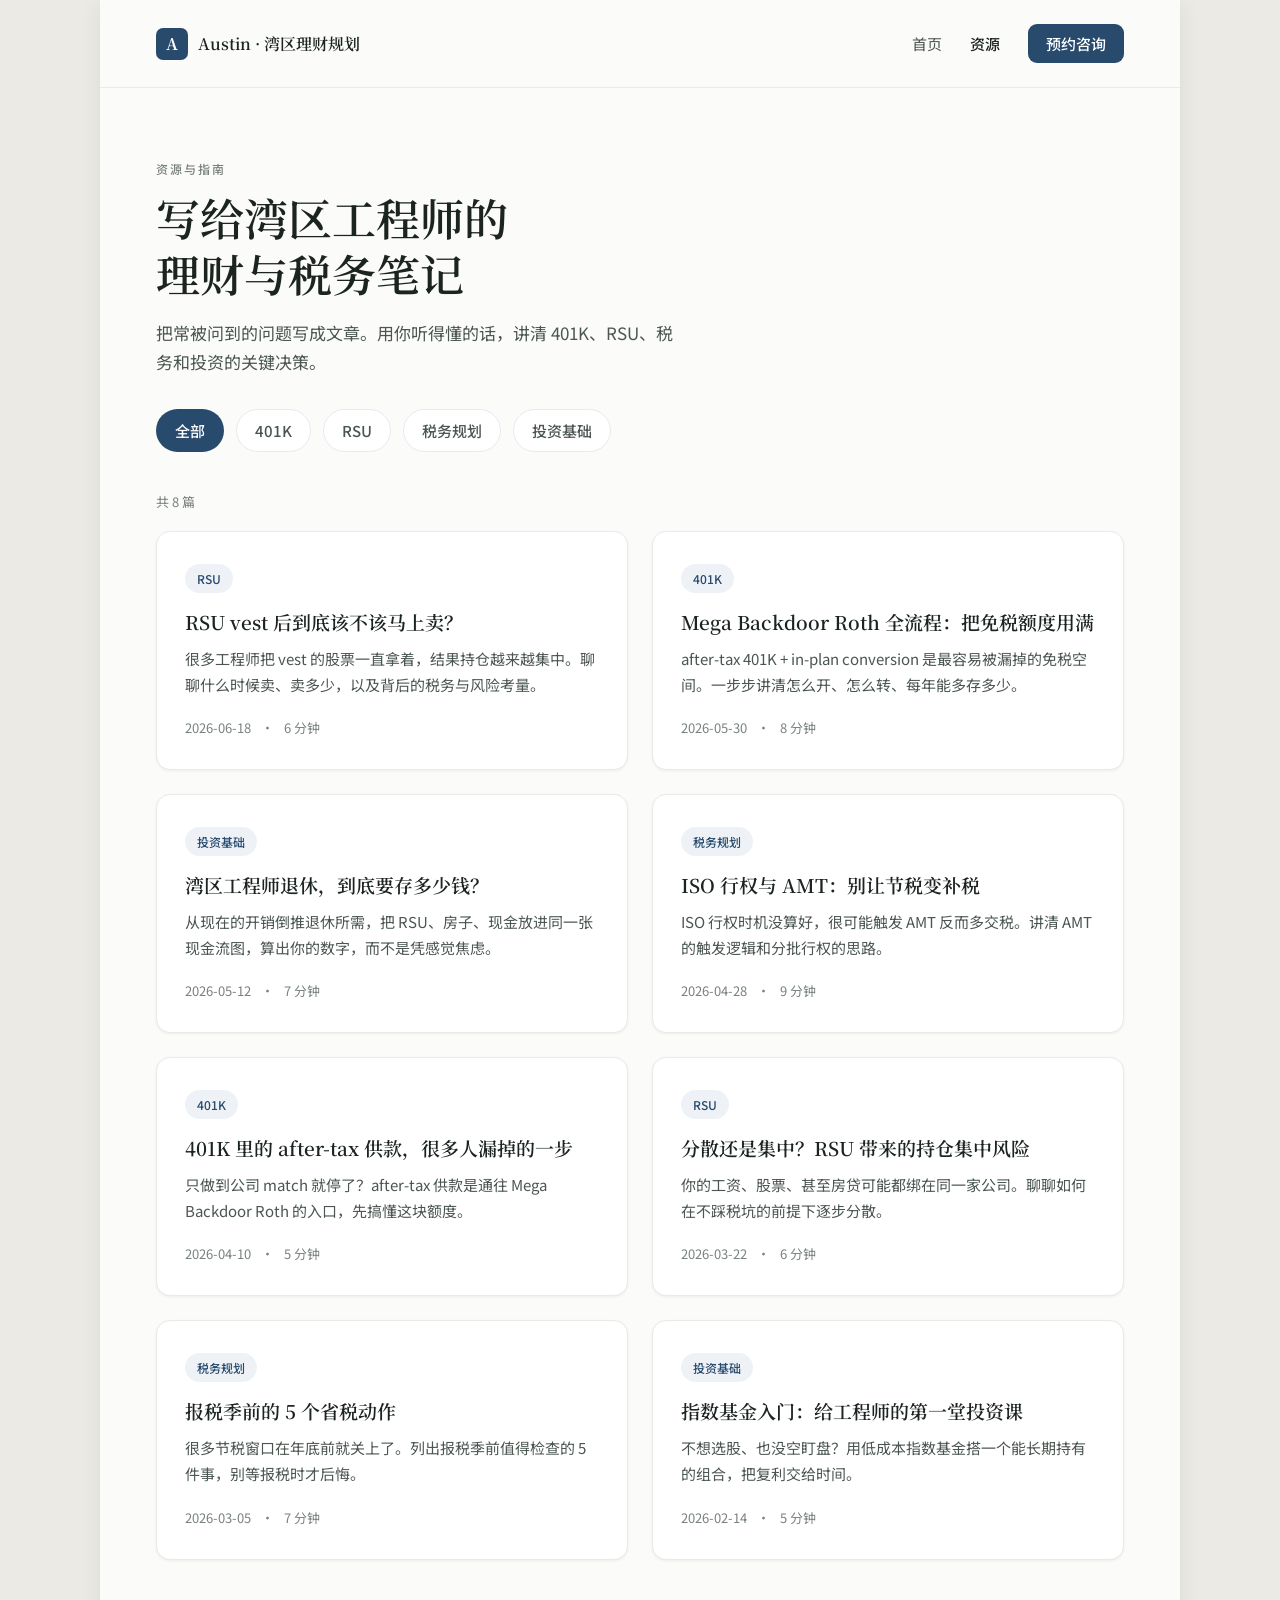
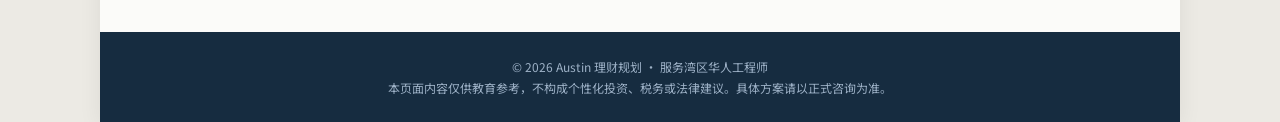
==== commit cef8c6ef: "add resources page" ====
--- a/resources.html
+++ b/resources.html
@@ -2,151 +2,206 @@
 <html lang="zh">
 <head>
 <meta charset="utf-8">
-<meta name="viewport" content="width=device-width, initial-scale=1">
-<title>资源库 · 写给工程师的财务规划指南 · Austin Xu</title>
+<meta name="viewport" content="width=device-width,initial-scale=1">
+<title>资源与指南 · Austin 湾区理财规划</title>
+<meta name="description" content="写给湾区工程师的理财与税务笔记：401K、RSU、ISO 与 AMT、税务规划、投资基础。用你听得懂的话讲清关键决策。">
 <link rel="preconnect" href="https://fonts.googleapis.com">
 <link rel="preconnect" href="https://fonts.gstatic.com" crossorigin>
-<link href="https://fonts.googleapis.com/css2?family=Noto+Serif+SC:wght@500;600;700&family=Noto+Sans+SC:wght@300;400;500;700&family=IBM+Plex+Mono:wght@400;500&display=swap" rel="stylesheet">
+<!-- Design system entry — imports fonts + all four token files. -->
+<link rel="stylesheet" href="design-system/styles.css">
 <style>
-  *{box-sizing:border-box}
-  html{scroll-behavior:smooth}
-  body{margin:0;background:#ffffff;color:#14181d;font-family:"Noto Sans SC",system-ui,sans-serif;-webkit-font-smoothing:antialiased}
-  a{color:inherit;text-decoration:none}
-  ::selection{background:#0f3b66;color:#fff}
-
-  .card{transition:box-shadow .2s,transform .2s,border-color .2s}
-  .card:hover{border-color:rgba(15,59,102,.35);box-shadow:0 16px 40px -22px rgba(15,59,102,.5);transform:translateY(-3px)}
-  .chip{font-family:inherit;cursor:pointer;font-size:14px;font-weight:500;padding:9px 18px;border-radius:100px;transition:all .18s;background:#fff;color:#4a5560;border:1px solid rgba(15,24,29,.16)}
-  .chip:hover{border-color:rgba(15,59,102,.4);color:#0f3b66}
-  .chip.active{background:#0f3b66;color:#fff;border:1px solid #0f3b66}
-
-  @media (max-width:900px){
-    .nav-inner{padding:14px 20px !important}
-    .nav-links{gap:16px !important}
-    .nav-links .nav-link{display:none !important}
-    .section-pad{padding-left:20px !important;padding-right:20px !important}
-    .page-header h1{font-size:32px !important}
-    .grid{grid-template-columns:1fr !important}
-    .footer-inner{padding:36px 20px 32px !important}
+  /* ---- page shell (mirrors index.html) ---- */
+  body{margin:0;background:var(--page);font-family:var(--font-body)}
+  a{color:var(--link);text-decoration:none}
+  a:hover{filter:brightness(.9)}
+  .page{max-width:var(--page-max);margin:0 auto;background:var(--bg);box-shadow:var(--shadow-raise)}
+  h1,h2,h3{color:var(--ink);font-family:var(--font-display);margin:0}
+
+  /* ---- header nav ---- */
+  .nav{display:flex;align-items:center;justify-content:space-between;gap:24px;padding:24px var(--section-x);border-bottom:1px solid var(--line)}
+  .brand{display:flex;align-items:center;gap:10px}
+  .mark{width:32px;height:32px;border-radius:var(--radius-sm);background:var(--accent);color:var(--on-accent);display:flex;align-items:center;justify-content:center;font:700 var(--text-body-lg) var(--font-display)}
+  .brand span{font:600 var(--text-body-lg) var(--font-display);color:var(--ink)}
+  .navlinks{display:flex;align-items:center;gap:28px;font-size:var(--text-body);color:var(--body)}
+  .navlinks a{color:var(--body)}
+  .navlinks a[aria-current="page"]{color:var(--ink);font-weight:500}
+  .navcta{padding:9px 18px;background:var(--accent);color:var(--on-accent)!important;border-radius:var(--radius);font-weight:500}
+
+  /* ---- intro ---- */
+  .intro{padding:var(--section-y) var(--section-x) 40px}
+  .k{font-size:var(--text-eyebrow);letter-spacing:var(--track-eyebrow);color:var(--muted);font-weight:500;margin-bottom:12px}
+  h1{font-weight:600;font-size:var(--text-hero);line-height:var(--lh-tight);text-wrap:pretty;margin-bottom:16px}
+  .lead{font-size:var(--text-lead);line-height:var(--lh-body);color:var(--body);max-width:520px;text-wrap:pretty;margin:0 0 32px}
+
+  /* ---- topic filter ---- */
+  .filters{display:flex;flex-wrap:wrap;gap:12px}
+  .chip{padding:10px 18px;border-radius:var(--radius-pill);font-size:var(--text-body);font-weight:500;font-family:var(--font-body);cursor:pointer;background:var(--surface);color:var(--body);border:1px solid var(--accent-border);transition:background .15s ease,color .15s ease}
+  .chip[aria-pressed="true"]{background:var(--accent);color:var(--on-accent);border-color:transparent}
+
+  /* ---- article grid ---- */
+  .list{padding:0 var(--section-x) var(--section-y)}
+  .count{font-size:var(--text-small);color:var(--muted);margin-bottom:20px}
+  .grid{display:grid;grid-template-columns:1fr 1fr;gap:var(--gap-card)}
+  .card{display:flex;flex-direction:column;padding:var(--pad-card);background:var(--surface);border:1px solid var(--line);border-radius:var(--radius-lg);box-shadow:var(--shadow-card);transition:box-shadow .15s ease,transform .15s ease}
+  .card:hover{box-shadow:var(--shadow-raise);transform:translateY(-2px);filter:none}
+  .card .topic{align-self:flex-start;font-size:var(--text-eyebrow);font-weight:500;color:var(--accent);background:var(--accent-tint);padding:6px 12px;border-radius:var(--radius-pill);margin-bottom:16px}
+  .card h3{font-weight:600;font-size:var(--text-h3);line-height:var(--lh-snug);margin-bottom:10px}
+  .card p{margin:0 0 20px;font-size:var(--text-body);line-height:var(--lh-body);color:var(--body);display:-webkit-box;-webkit-line-clamp:2;line-clamp:2;-webkit-box-orient:vertical;overflow:hidden}
+  .meta{margin-top:auto;display:flex;align-items:center;gap:10px;font-size:var(--text-small);color:var(--muted)}
+  .card[hidden]{display:none}
+
+  footer{padding:24px var(--section-x);background:var(--accent-deep);color:var(--on-accent-faint);font-size:var(--text-eyebrow);line-height:var(--lh-body);text-align:center}
+
+  /* ---- responsive ----
+     Same approach as index.html: relax layout and step the type scale down by
+     overriding tokens scoped to .page — never globally. */
+  @media (max-width:1080px){
+    .page{box-shadow:none}
+  }
+  @media (max-width:860px){
+    .page{--section-y:56px;--section-x:32px;--text-hero:34px}
+    .grid{grid-template-columns:1fr}
+    .lead{max-width:none}
+    .nav{flex-wrap:wrap;gap:16px}
   }
   @media (max-width:640px){
-    .grid{grid-template-columns:1fr !important}
+    .page{--section-y:44px;--section-x:20px;--text-hero:28px;--pad-card:24px 20px}
+    .navlinks{gap:18px;font-size:var(--text-small)}
+  }
+  @media (prefers-reduced-motion:reduce){
+    *{transition:none!important;animation:none!important}
+    .card:hover{transform:none}
   }
 </style>
 </head>
+<!-- Accent scheme: add data-theme="green|teal|slate|bronze" to .page below.
+     No attribute = 深蓝 (default). -->
 <body>
-
-<div style="width:100%;max-width:100%;overflow-x:hidden">
-
-  <!-- NAV -->
-  <header style="position:sticky;top:0;z-index:50;background:rgba(255,255,255,.86);backdrop-filter:blur(12px);border-bottom:1px solid rgba(15,24,29,.08)">
-    <div class="nav-inner" style="max-width:1160px;margin:0 auto;padding:16px 40px;display:flex;align-items:center;justify-content:space-between;gap:24px">
-      <a href="index.html#top" style="display:flex;align-items:center;gap:11px">
-        <span style="width:30px;height:30px;border-radius:7px;background:#0f3b66;display:flex;align-items:center;justify-content:center;color:#fff;font-family:'IBM Plex Mono',monospace;font-size:13px;font-weight:500">财</span>
-        <span style="font-family:'Noto Serif SC',serif;font-weight:600;font-size:17px;letter-spacing:.5px">Austin Xu · 财务规划</span>
-      </a>
-      <nav class="nav-links" style="display:flex;align-items:center;gap:30px">
-        <a class="nav-link" href="index.html#pains" style="font-size:14px;color:#4a5560;font-weight:400">核心痛点</a>
-        <a class="nav-link" href="index.html#about" style="font-size:14px;color:#4a5560;font-weight:400">关于我</a>
-        <a class="nav-link" href="index.html#pricing" style="font-size:14px;color:#4a5560;font-weight:400">服务套餐</a>
-        <a href="index.html#book" style="display:inline-flex;align-items:center;gap:7px;background:#0f3b66;color:#fff;font-size:14px;font-weight:500;padding:9px 18px;border-radius:8px">预约诊断</a>
-      </nav>
+<div class="page">
+
+  <nav class="nav">
+    <a class="brand" href="index.html">
+      <div class="mark" aria-hidden="true">A</div>
+      <span>Austin · 湾区理财规划</span>
+    </a>
+    <div class="navlinks">
+      <a href="index.html">首页</a>
+      <a href="resources.html" aria-current="page">资源</a>
+      <a class="navcta" href="index.html#book">预约咨询</a>
     </div>
-  </header>
-
-  <!-- PAGE HEADER -->
-  <section class="page-header section-pad" style="max-width:1160px;margin:0 auto;padding:72px 40px 8px">
-    <div style="font-family:'IBM Plex Mono',monospace;font-size:12px;letter-spacing:1.5px;color:#0f3b66;text-transform:uppercase;margin-bottom:16px">资源库</div>
-    <h1 style="font-family:'Noto Serif SC',serif;font-weight:700;font-size:42px;line-height:1.3;letter-spacing:.5px;margin:0 0 18px;text-wrap:balance">写给工程师的<span style="color:#0f3b66">财务规划指南</span></h1>
-    <p style="font-size:17px;line-height:1.85;color:#4a5560;margin:0;max-width:560px">把复杂的税务与投资规则，拆成看得懂、用得上的实操文章。持续更新。</p>
-  </section>
-
-  <!-- FILTERS -->
-  <section class="section-pad" style="max-width:1160px;margin:0 auto;padding:34px 40px 0">
-    <div id="filters" style="display:flex;flex-wrap:wrap;gap:10px;padding-bottom:34px;border-bottom:1px solid rgba(15,24,29,.09)"></div>
-  </section>
-
-  <!-- ARTICLE GRID -->
-  <section class="section-pad" style="max-width:1160px;margin:0 auto;padding:38px 40px 88px">
-    <div id="grid" class="grid" style="display:grid;grid-template-columns:repeat(3,1fr);gap:26px"></div>
-  </section>
-
-  <!-- FOOTER -->
-  <footer style="background:#0d1b28;color:rgba(255,255,255,.6)">
-    <div class="footer-inner" style="max-width:1160px;margin:0 auto;padding:44px 40px 40px">
-      <div style="display:flex;flex-wrap:wrap;gap:24px;align-items:center;justify-content:space-between;padding-bottom:26px;border-bottom:1px solid rgba(255,255,255,.1)">
-        <div style="display:flex;align-items:center;gap:11px">
-          <span style="width:28px;height:28px;border-radius:7px;background:#0f3b66;display:flex;align-items:center;justify-content:center;color:#fff;font-family:'IBM Plex Mono',monospace;font-size:12px">财</span>
-          <span style="font-family:'Noto Serif SC',serif;font-weight:600;font-size:15px;color:#fff">Austin Xu · 财务规划</span>
-        </div>
-        <div style="display:flex;gap:24px;font-size:13.5px">
-          <a href="index.html#pains" style="color:rgba(255,255,255,.6)">核心痛点</a>
-          <a href="index.html#about" style="color:rgba(255,255,255,.6)">关于我</a>
-          <a href="index.html#pricing" style="color:rgba(255,255,255,.6)">服务套餐</a>
-          <a href="index.html#book" style="color:rgba(255,255,255,.6)">预约</a>
-        </div>
-      </div>
-      <p style="font-size:12px;line-height:1.8;margin:22px 0 0;color:rgba(255,255,255,.4)">
-        免责声明：本页面所有文章内容仅供参考，不构成任何投资、税务或法律建议。具体规划需结合个人情况，以正式沟通及书面方案为准。© 2026 Austin Xu。保留所有权利。
-      </p>
+  </nav>
+
+  <div class="intro">
+    <div class="k">资源与指南</div>
+    <h1>写给湾区工程师的<br>理财与税务笔记</h1>
+    <p class="lead">把常被问到的问题写成文章。用你听得懂的话，讲清 401K、RSU、税务和投资的关键决策。</p>
+    <div class="filters" role="group" aria-label="按主题筛选文章">
+      <button type="button" class="chip" data-topic="全部" aria-pressed="true">全部</button>
+      <button type="button" class="chip" data-topic="401K" aria-pressed="false">401K</button>
+      <button type="button" class="chip" data-topic="RSU" aria-pressed="false">RSU</button>
+      <button type="button" class="chip" data-topic="税务规划" aria-pressed="false">税务规划</button>
+      <button type="button" class="chip" data-topic="投资基础" aria-pressed="false">投资基础</button>
     </div>
+  </div>
+
+  <div class="list">
+    <div class="count" aria-live="polite">共 <span id="count">8</span> 篇</div>
+    <div class="grid" id="grid">
+
+      <!-- 文章详情页尚未建立，href 暂为占位锚点 -->
+      <a class="card" href="#" data-topic="RSU">
+        <span class="topic">RSU</span>
+        <h3>RSU vest 后到底该不该马上卖？</h3>
+        <p>很多工程师把 vest 的股票一直拿着，结果持仓越来越集中。聊聊什么时候卖、卖多少，以及背后的税务与风险考量。</p>
+        <div class="meta"><span>2026-06-18</span><span>·</span><span>6 分钟</span></div>
+      </a>
+
+      <a class="card" href="#" data-topic="401K">
+        <span class="topic">401K</span>
+        <h3>Mega Backdoor Roth 全流程：把免税额度用满</h3>
+        <p>after-tax 401K + in-plan conversion 是最容易被漏掉的免税空间。一步步讲清怎么开、怎么转、每年能多存多少。</p>
+        <div class="meta"><span>2026-05-30</span><span>·</span><span>8 分钟</span></div>
+      </a>
+
+      <a class="card" href="#" data-topic="投资基础">
+        <span class="topic">投资基础</span>
+        <h3>湾区工程师退休，到底要存多少钱？</h3>
+        <p>从现在的开销倒推退休所需，把 RSU、房子、现金放进同一张现金流图，算出你的数字，而不是凭感觉焦虑。</p>
+        <div class="meta"><span>2026-05-12</span><span>·</span><span>7 分钟</span></div>
+      </a>
+
+      <a class="card" href="#" data-topic="税务规划">
+        <span class="topic">税务规划</span>
+        <h3>ISO 行权与 AMT：别让节税变补税</h3>
+        <p>ISO 行权时机没算好，很可能触发 AMT 反而多交税。讲清 AMT 的触发逻辑和分批行权的思路。</p>
+        <div class="meta"><span>2026-04-28</span><span>·</span><span>9 分钟</span></div>
+      </a>
+
+      <a class="card" href="#" data-topic="401K">
+        <span class="topic">401K</span>
+        <h3>401K 里的 after-tax 供款，很多人漏掉的一步</h3>
+        <p>只做到公司 match 就停了？after-tax 供款是通往 Mega Backdoor Roth 的入口，先搞懂这块额度。</p>
+        <div class="meta"><span>2026-04-10</span><span>·</span><span>5 分钟</span></div>
+      </a>
+
+      <a class="card" href="#" data-topic="RSU">
+        <span class="topic">RSU</span>
+        <h3>分散还是集中？RSU 带来的持仓集中风险</h3>
+        <p>你的工资、股票、甚至房贷可能都绑在同一家公司。聊聊如何在不踩税坑的前提下逐步分散。</p>
+        <div class="meta"><span>2026-03-22</span><span>·</span><span>6 分钟</span></div>
+      </a>
+
+      <a class="card" href="#" data-topic="税务规划">
+        <span class="topic">税务规划</span>
+        <h3>报税季前的 5 个省税动作</h3>
+        <p>很多节税窗口在年底前就关上了。列出报税季前值得检查的 5 件事，别等报税时才后悔。</p>
+        <div class="meta"><span>2026-03-05</span><span>·</span><span>7 分钟</span></div>
+      </a>
+
+      <a class="card" href="#" data-topic="投资基础">
+        <span class="topic">投资基础</span>
+        <h3>指数基金入门：给工程师的第一堂投资课</h3>
+        <p>不想选股、也没空盯盘？用低成本指数基金搭一个能长期持有的组合，把复利交给时间。</p>
+        <div class="meta"><span>2026-02-14</span><span>·</span><span>5 分钟</span></div>
+      </a>
+
+    </div>
+  </div>
+
+  <footer>
+    © 2026 Austin 理财规划 · 服务湾区华人工程师<br>
+    本页面内容仅供教育参考，不构成个性化投资、税务或法律建议。具体方案请以正式咨询为准。
   </footer>
 
 </div>
 
 <script>
-  var ARTICLES = [
-    { topic: '401K', title: '401K 没配满，你每年在白送公司福利', summary: '很多工程师只配到公司 match 线就停了，其实还有 after-tax + Mega Backdoor 的巨大空间。这篇讲清额度怎么算。', date: '2026-06-18', readTime: '8 分钟' },
-    { topic: 'RSU', title: 'RSU vest 当天，你其实已经交过一次税了', summary: 'Vest 即视同收入，预扣的 22% 往往不够。搞懂补税缺口，才能决定该留还是该卖。', date: '2026-06-02', readTime: '10 分钟' },
-    { topic: '税务规划', title: 'ISO 行权前，先算清楚你的 AMT 触发线', summary: '增量行权、跨年拆分、提前预演——AMT 不是黑盒，是可以精算的。附一个简化测算框架。', date: '2026-05-20', readTime: '12 分钟' },
-    { topic: '投资基础', title: '集中持仓：工程师最容易忽视的单点风险', summary: '雇主股票占净资产一半以上时，你押注的不只是市场，还是一家公司。如何有节奏地分散。', date: '2026-05-06', readTime: '7 分钟' },
-    { topic: '税务规划', title: 'Backdoor Roth 的每一步，别踩 Pro-Rata 坑', summary: '一个被 Traditional IRA 余额毁掉的 Backdoor 操作，可能让你多交税还留下麻烦。正确顺序在这。', date: '2026-04-22', readTime: '9 分钟' },
-    { topic: '401K', title: 'HSA：被低估的第三重免税账户', summary: '存入免税、增值免税、医疗支出取出也免税。对高收入工程师，它其实是隐藏的退休账户。', date: '2026-04-08', readTime: '6 分钟' },
-    { topic: 'RSU', title: '换工作时，别让手里的 RSU 和 ISO 悄悄归零', summary: '离职窗口、未 vest 份额、ISO 90 天行权期——跳槽 offer 谈判时最该核对的股权清单。', date: '2026-03-25', readTime: '8 分钟' },
-    { topic: '投资基础', title: '先建应急金，还是先 max 401K？', summary: '现金流、税优额度、机会成本三者怎么排序？给不同 vest 节奏的工程师一个决策顺序。', date: '2026-03-11', readTime: '7 分钟' }
-  ];
-  var CATS = ['全部', '401K', 'RSU', '税务规划', '投资基础'];
-  var active = '全部';
-
-  function esc(s){ return String(s).replace(/[&<>"']/g, function(c){ return {'&':'&amp;','<':'&lt;','>':'&gt;','"':'&quot;',"'":'&#39;'}[c]; }); }
-
-  function cardHTML(a){
-    return '<a href="#" class="card" style="display:flex;flex-direction:column;background:#fff;border:1px solid rgba(15,24,29,.1);border-radius:16px;padding:26px 26px 28px">'
-      + '<div style="display:flex;align-items:center;justify-content:space-between;margin-bottom:18px">'
-      + '<span style="font-family:\'IBM Plex Mono\',monospace;font-size:11px;letter-spacing:.5px;color:#0f3b66;background:#eef3f8;border:1px solid rgba(15,59,102,.14);padding:5px 11px;border-radius:100px">' + esc(a.topic) + '</span>'
-      + '<span style="font-family:\'IBM Plex Mono\',monospace;font-size:12px;color:#9aa4ae">' + esc(a.readTime) + '</span>'
-      + '</div>'
-      + '<h3 style="font-family:\'Noto Serif SC\',serif;font-weight:600;font-size:20px;line-height:1.45;margin:0 0 12px;text-wrap:pretty">' + esc(a.title) + '</h3>'
-      + '<p style="font-size:14.5px;line-height:1.8;color:#5b6672;margin:0 0 22px;display:-webkit-box;-webkit-line-clamp:2;-webkit-box-orient:vertical;overflow:hidden">' + esc(a.summary) + '</p>'
-      + '<div style="margin-top:auto;display:flex;align-items:center;justify-content:space-between;padding-top:18px;border-top:1px solid rgba(15,24,29,.07)">'
-      + '<span style="font-family:\'IBM Plex Mono\',monospace;font-size:12.5px;color:#9aa4ae">' + esc(a.date) + '</span>'
-      + '<span style="font-size:13.5px;font-weight:500;color:#0f3b66">阅读 →</span>'
-      + '</div></a>';
-  }
-
-  function renderGrid(){
-    var list = active === '全部' ? ARTICLES : ARTICLES.filter(function(a){ return a.topic === active; });
-    document.getElementById('grid').innerHTML = list.map(cardHTML).join('');
-  }
-
-  function renderFilters(){
-    var wrap = document.getElementById('filters');
-    wrap.innerHTML = '';
-    CATS.forEach(function(label){
-      var b = document.createElement('button');
-      b.className = 'chip' + (label === active ? ' active' : '');
-      b.textContent = label;
-      b.addEventListener('click', function(){
-        active = label;
-        renderFilters();
-        renderGrid();
+  // 主题筛选。文章全部静态输出在 HTML 里，JS 只负责显示/隐藏，
+  // 因此禁用 JS 时所有文章仍然可见可读。
+  (function () {
+    var chips = document.querySelectorAll('.chip');
+    var cards = document.querySelectorAll('.card');
+    var count = document.getElementById('count');
+
+    function apply(topic) {
+      var shown = 0;
+      cards.forEach(function (card) {
+        var match = topic === '全部' || card.dataset.topic === topic;
+        card.hidden = !match;
+        if (match) shown++;
       });
-      wrap.appendChild(b);
+      chips.forEach(function (chip) {
+        chip.setAttribute('aria-pressed', String(chip.dataset.topic === topic));
+      });
+      count.textContent = shown;
+    }
+
+    chips.forEach(function (chip) {
+      chip.addEventListener('click', function () {
+        apply(chip.dataset.topic);
+      });
     });
-  }
-
-  renderFilters();
-  renderGrid();
+  })();
 </script>
 </body>
 </html>
--- a/design-system/styles.css
+++ b/design-system/styles.css
@@ -0,0 +1,6 @@
+/* Austin 理财 · Design System — global entry.
+   Consumers link this single file. Keep to @import lines only. */
+@import "./tokens/typography.css";
+@import "./tokens/colors.css";
+@import "./tokens/spacing.css";
+@import "./tokens/effects.css";
